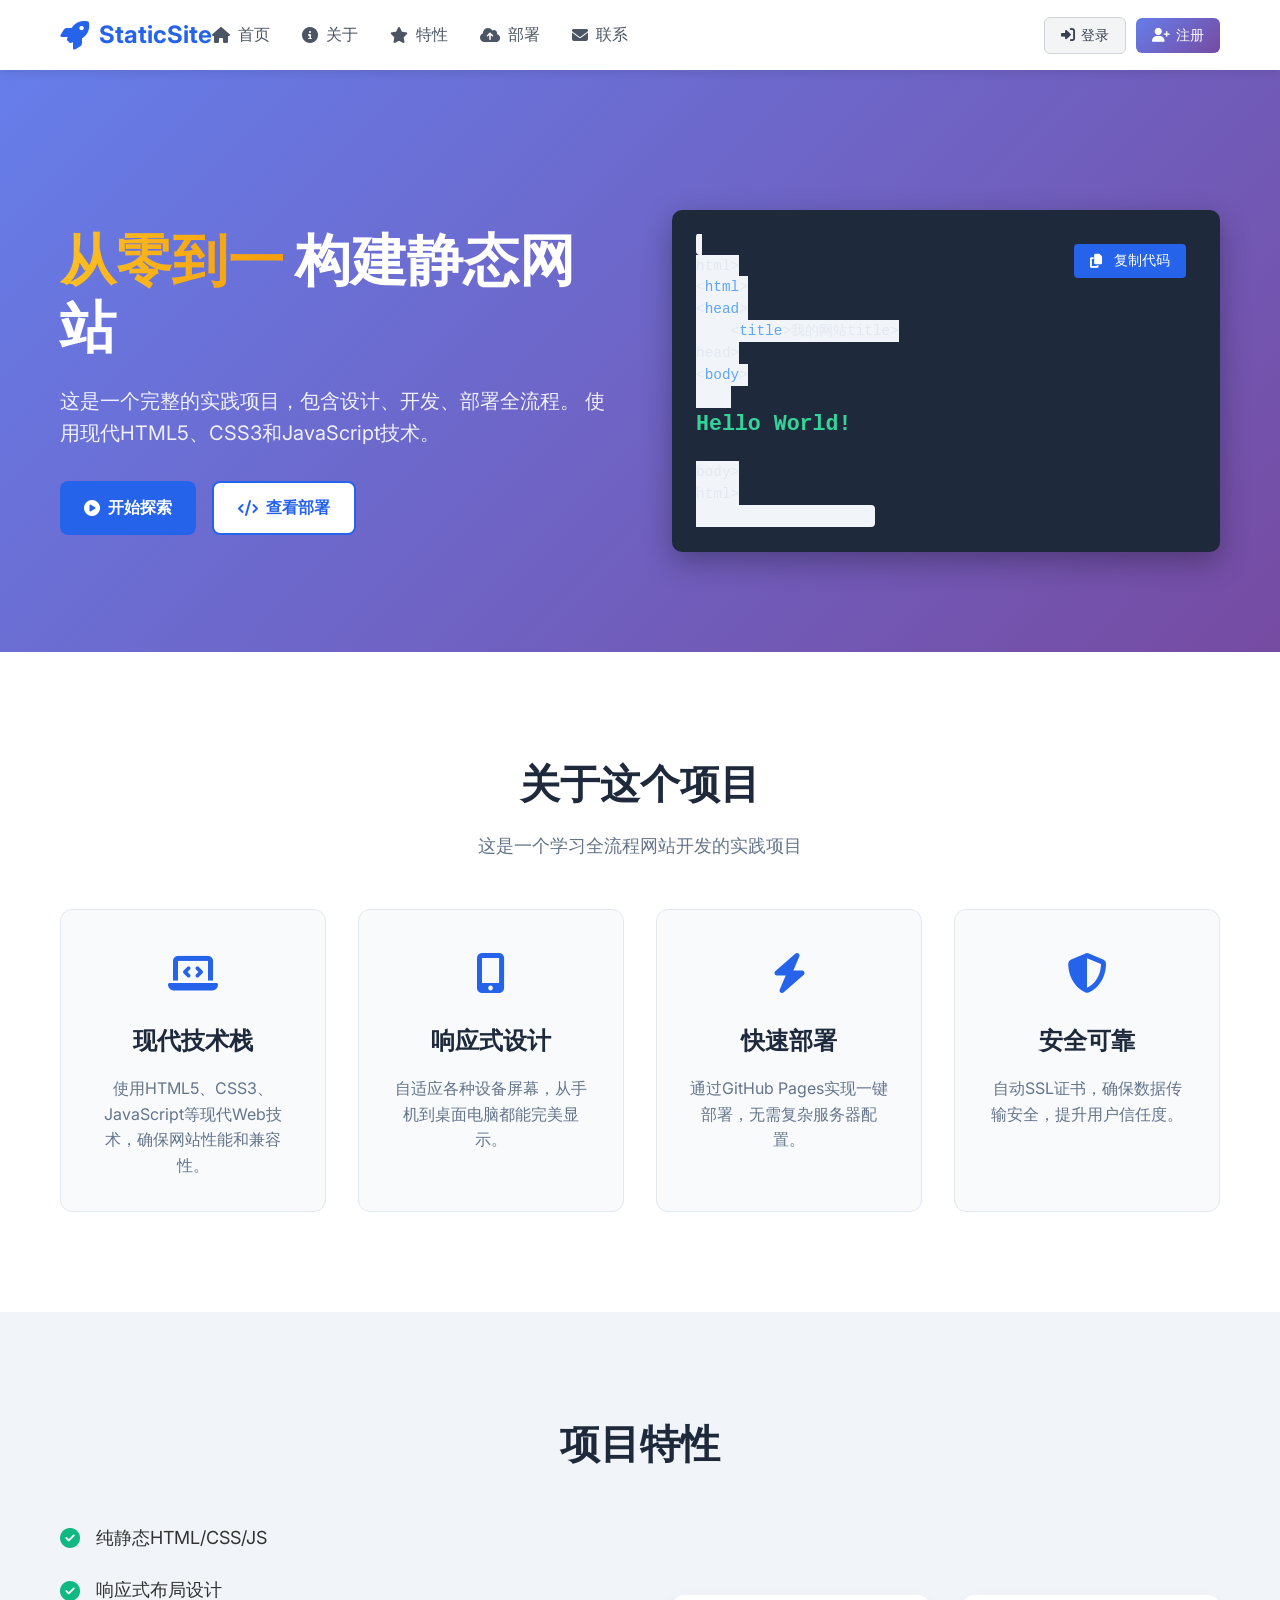
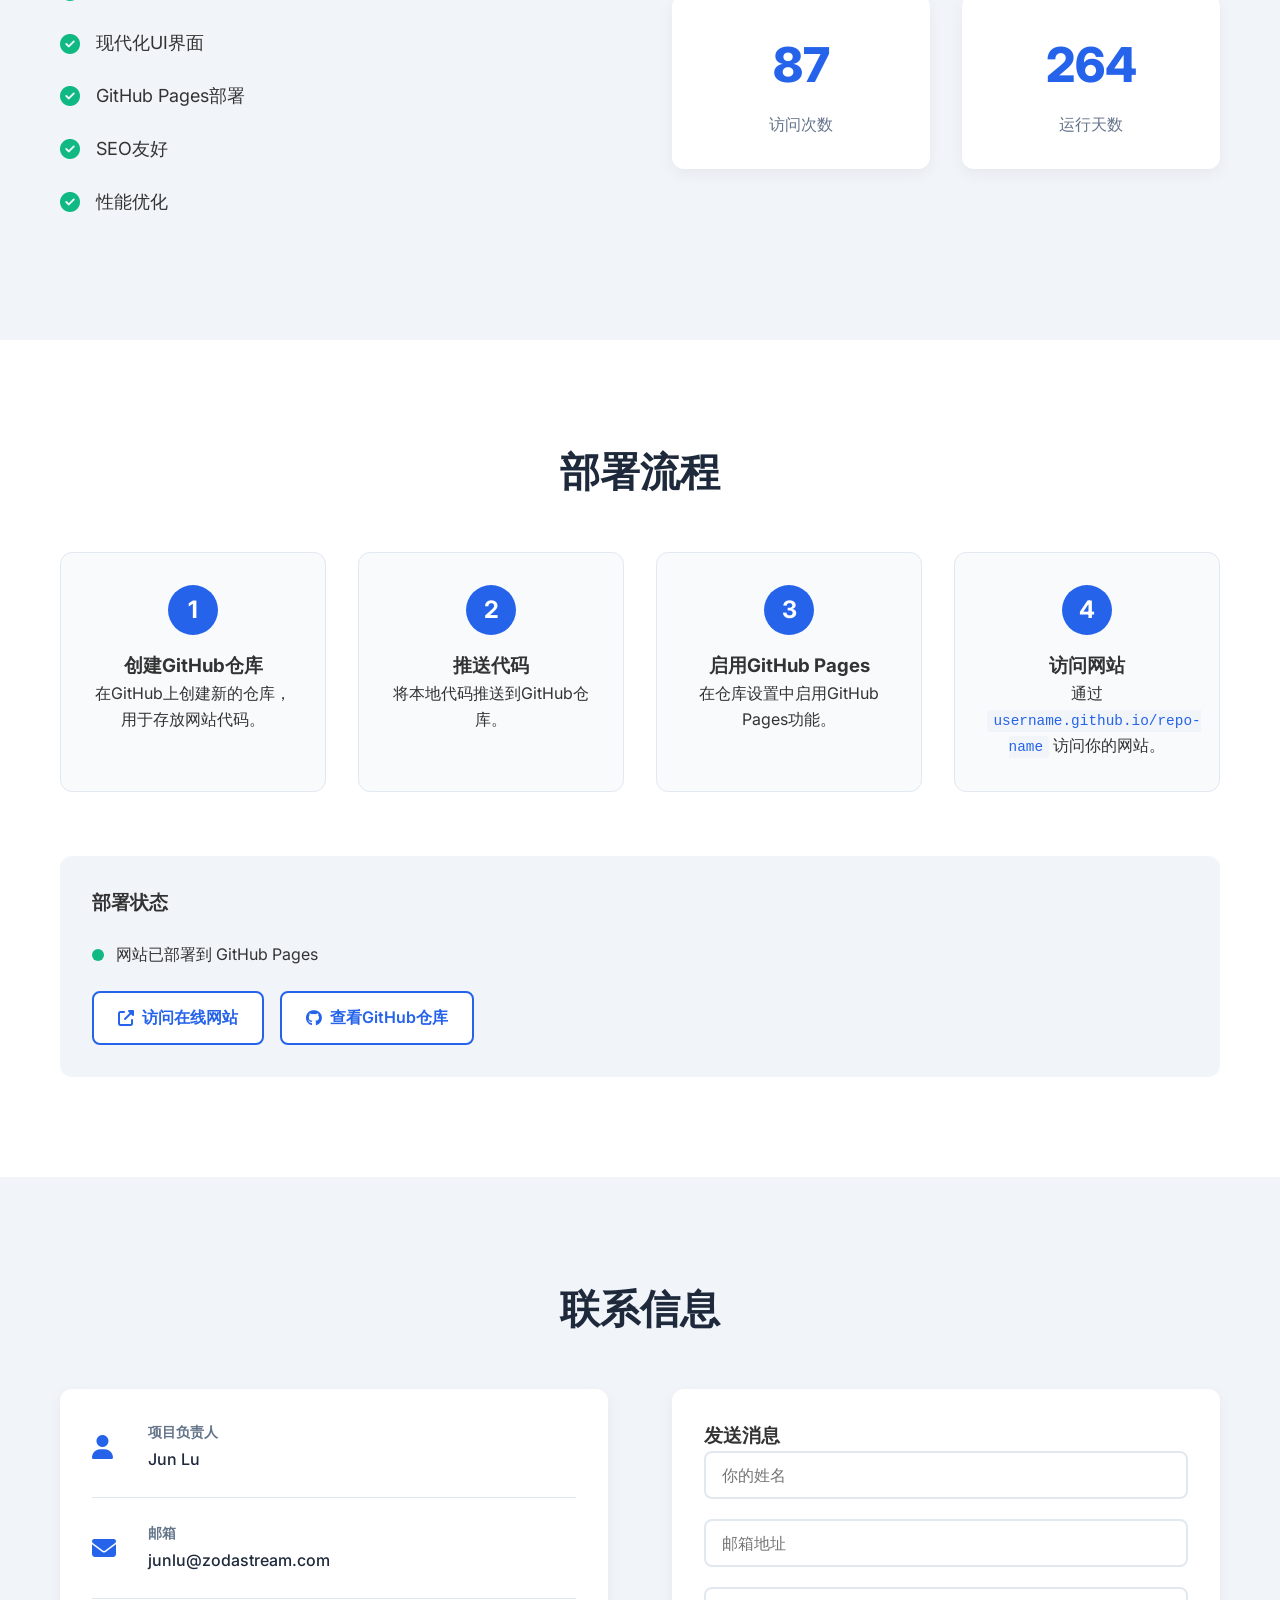
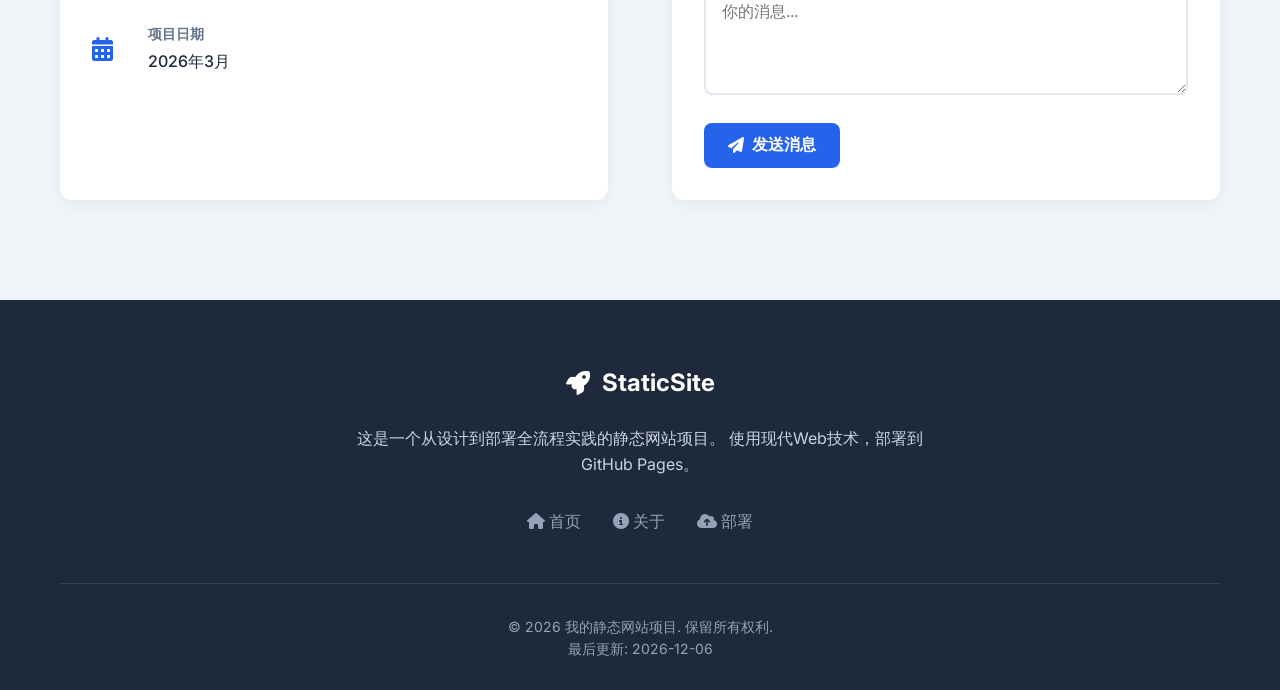
==== index.html @ 9ee084d2 "fix: 紧急修复认证按钮显示问题 - 在导航栏中硬编码添加登录/注册按钮 - 创建修复版本的auth-fixed.js - 移除有问题的动态按钮添加函数 - 添加详细的控制台日志用于调试 - 确保所" ====
<!DOCTYPE html>
<html lang="zh-CN">
<head>
    <meta charset="UTF-8">
    <meta name="viewport" content="width=device-width, initial-scale=1.0">
    <title>我的第一个静态网站 | 全流程实践</title>
    <meta name="description" content="这是一个从设计到部署全流程实践的静态网站项目">
    <meta name="keywords" content="静态网站, GitHub Pages, HTML, CSS, JavaScript, 部署">
    <link rel="stylesheet" href="css/style.css">
    <link rel="stylesheet" href="css/auth.css">
    <link rel="stylesheet" href="https://cdnjs.cloudflare.com/ajax/libs/font-awesome/6.4.0/css/all.min.css">
    <link href="https://fonts.googleapis.com/css2?family=Inter:wght@300;400;500;600;700&display=swap" rel="stylesheet">
    <link rel="icon" type="image/x-icon" href="favicon.ico">
</head>
<body>
    <!-- 导航栏 -->
    <nav class="navbar">
        <div class="container">
            <a href="#" class="logo">
                <i class="fas fa-rocket"></i>
                <span>StaticSite</span>
            </a>
            <ul class="nav-links">
                <li><a href="#home"><i class="fas fa-home"></i> 首页</a></li>
                <li><a href="#about"><i class="fas fa-info-circle"></i> 关于</a></li>
                <li><a href="#features"><i class="fas fa-star"></i> 特性</a></li>
                <li><a href="#deploy"><i class="fas fa-cloud-upload-alt"></i> 部署</a></li>
                <li><a href="#contact"><i class="fas fa-envelope"></i> 联系</a></li>
            </ul>
            
            <!-- 认证按钮容器 -->
            <div class="auth-buttons" id="auth-container">
                <button id="login-btn" class="btn-auth-small btn-login">
                    <i class="fas fa-sign-in-alt"></i> 登录
                </button>
                <button id="register-btn" class="btn-auth-small btn-register">
                    <i class="fas fa-user-plus"></i> 注册
                </button>
            </div>
            
            <!-- 用户状态容器 -->
            <div class="user-status-display" id="user-status" style="display: none;">
                <div class="user-avatar-small" id="user-avatar">U</div>
                <div class="user-info-small">
                    <span class="user-name-small" id="user-name">用户</span>
                    <span class="user-status-small">已登录</span>
                </div>
                <button id="logout-btn" class="btn-logout-small">
                    <i class="fas fa-sign-out-alt"></i>
                </button>
            </div>
            
            <button class="menu-toggle">
                <i class="fas fa-bars"></i>
            </button>
        </div>
    </nav>

    <!-- 首页区域 -->
    <section id="home" class="hero">
        <div class="container">
            <div class="hero-content">
                <h1 class="hero-title">
                    <span class="highlight">从零到一</span> 构建静态网站
                </h1>
                <p class="hero-subtitle">
                    这是一个完整的实践项目，包含设计、开发、部署全流程。
                    使用现代HTML5、CSS3和JavaScript技术。
                </p>
                <div class="hero-buttons">
                    <a href="#about" class="btn btn-primary">
                        <i class="fas fa-play-circle"></i> 开始探索
                    </a>
                    <a href="#deploy" class="btn btn-secondary">
                        <i class="fas fa-code"></i> 查看部署
                    </a>
                </div>
            </div>
            <div class="hero-image">
                <div class="code-preview">
                    <pre><code class="html">
&lt;!DOCTYPE html&gt;
&lt;html&gt;
&lt;head&gt;
    &lt;title&gt;我的网站&lt;/title&gt;
&lt;/head&gt;
&lt;body&gt;
    &lt;h1&gt;Hello World!&lt;/h1&gt;
&lt;/body&gt;
&lt;/html&gt;
                    </code></pre>
                </div>
            </div>
        </div>
    </section>

    <!-- 关于区域 -->
    <section id="about" class="about">
        <div class="container">
            <h2 class="section-title">关于这个项目</h2>
            <p class="section-subtitle">
                这是一个学习全流程网站开发的实践项目
            </p>
            <div class="about-grid">
                <div class="about-card">
                    <div class="about-icon">
                        <i class="fas fa-laptop-code"></i>
                    </div>
                    <h3>现代技术栈</h3>
                    <p>使用HTML5、CSS3、JavaScript等现代Web技术，确保网站性能和兼容性。</p>
                </div>
                <div class="about-card">
                    <div class="about-icon">
                        <i class="fas fa-mobile-alt"></i>
                    </div>
                    <h3>响应式设计</h3>
                    <p>自适应各种设备屏幕，从手机到桌面电脑都能完美显示。</p>
                </div>
                <div class="about-card">
                    <div class="about-icon">
                        <i class="fas fa-bolt"></i>
                    </div>
                    <h3>快速部署</h3>
                    <p>通过GitHub Pages实现一键部署，无需复杂服务器配置。</p>
                </div>
                <div class="about-card">
                    <div class="about-icon">
                        <i class="fas fa-shield-alt"></i>
                    </div>
                    <h3>安全可靠</h3>
                    <p>自动SSL证书，确保数据传输安全，提升用户信任度。</p>
                </div>
            </div>
        </div>
    </section>

    <!-- 特性区域 -->
    <section id="features" class="features">
        <div class="container">
            <h2 class="section-title">项目特性</h2>
            <div class="features-content">
                <div class="features-list">
                    <div class="feature-item">
                        <i class="fas fa-check-circle"></i>
                        <span>纯静态HTML/CSS/JS</span>
                    </div>
                    <div class="feature-item">
                        <i class="fas fa-check-circle"></i>
                        <span>响应式布局设计</span>
                    </div>
                    <div class="feature-item">
                        <i class="fas fa-check-circle"></i>
                        <span>现代化UI界面</span>
                    </div>
                    <div class="feature-item">
                        <i class="fas fa-check-circle"></i>
                        <span>GitHub Pages部署</span>
                    </div>
                    <div class="feature-item">
                        <i class="fas fa-check-circle"></i>
                        <span>SEO友好</span>
                    </div>
                    <div class="feature-item">
                        <i class="fas fa-check-circle"></i>
                        <span>性能优化</span>
                    </div>
                </div>
                <div class="features-stats">
                    <div class="stat-card">
                        <div class="stat-number" id="visitor-count">0</div>
                        <div class="stat-label">访问次数</div>
                    </div>
                    <div class="stat-card">
                        <div class="stat-number" id="uptime-days">0</div>
                        <div class="stat-label">运行天数</div>
                    </div>
                </div>
            </div>
        </div>
    </section>

    <!-- 部署区域 -->
    <section id="deploy" class="deploy">
        <div class="container">
            <h2 class="section-title">部署流程</h2>
            <div class="deploy-steps">
                <div class="step">
                    <div class="step-number">1</div>
                    <h3>创建GitHub仓库</h3>
                    <p>在GitHub上创建新的仓库，用于存放网站代码。</p>
                </div>
                <div class="step">
                    <div class="step-number">2</div>
                    <h3>推送代码</h3>
                    <p>将本地代码推送到GitHub仓库。</p>
                </div>
                <div class="step">
                    <div class="step-number">3</div>
                    <h3>启用GitHub Pages</h3>
                    <p>在仓库设置中启用GitHub Pages功能。</p>
                </div>
                <div class="step">
                    <div class="step-number">4</div>
                    <h3>访问网站</h3>
                    <p>通过 <code>username.github.io/repo-name</code> 访问你的网站。</p>
                </div>
            </div>
            <div class="deploy-info">
                <h3>部署状态</h3>
                <div class="status-indicator">
                    <span class="status-dot active"></span>
                    <span>网站已部署到 GitHub Pages</span>
                </div>
                <div class="deploy-links">
                    <a href="#" class="deploy-link" id="live-site-link">
                        <i class="fas fa-external-link-alt"></i> 访问在线网站
                    </a>
                    <a href="#" class="deploy-link" id="github-repo-link">
                        <i class="fab fa-github"></i> 查看GitHub仓库
                    </a>
                </div>
            </div>
        </div>
    </section>

    <!-- 联系区域 -->
    <section id="contact" class="contact">
        <div class="container">
            <h2 class="section-title">联系信息</h2>
            <div class="contact-content">
                <div class="contact-info">
                    <div class="contact-item">
                        <i class="fas fa-user"></i>
                        <div>
                            <h4>项目负责人</h4>
                            <p>Jun Lu</p>
                        </div>
                    </div>
                    <div class="contact-item">
                        <i class="fas fa-envelope"></i>
                        <div>
                            <h4>邮箱</h4>
                            <p>junlu@zodastream.com</p>
                        </div>
                    </div>
                    <div class="contact-item">
                        <i class="fas fa-calendar-alt"></i>
                        <div>
                            <h4>项目日期</h4>
                            <p>2026年3月</p>
                        </div>
                    </div>
                </div>
                <div class="contact-form">
                    <h3>发送消息</h3>
                    <form id="message-form">
                        <div class="form-group">
                            <input type="text" placeholder="你的姓名" required>
                        </div>
                        <div class="form-group">
                            <input type="email" placeholder="邮箱地址" required>
                        </div>
                        <div class="form-group">
                            <textarea placeholder="你的消息..." rows="4" required></textarea>
                        </div>
                        <button type="submit" class="btn btn-primary">
                            <i class="fas fa-paper-plane"></i> 发送消息
                        </button>
                    </form>
                </div>
            </div>
        </div>
    </section>

    <!-- 页脚 -->
    <footer class="footer">
        <div class="container">
            <div class="footer-content">
                <div class="footer-logo">
                    <i class="fas fa-rocket"></i>
                    <span>StaticSite</span>
                </div>
                <p class="footer-description">
                    这是一个从设计到部署全流程实践的静态网站项目。
                    使用现代Web技术，部署到GitHub Pages。
                </p>
                <div class="footer-links">
                    <a href="#home"><i class="fas fa-home"></i> 首页</a>
                    <a href="#about"><i class="fas fa-info-circle"></i> 关于</a>
                    <a href="#deploy"><i class="fas fa-cloud-upload-alt"></i> 部署</a>
                </div>
                <div class="footer-bottom">
                    <p>&copy; 2026 我的静态网站项目. 保留所有权利.</p>
                    <p>最后更新: <span id="last-update">2026-03-18</span></p>
                </div>
            </div>
        </div>
    </footer>

    <!-- 认证模态框 -->
    <div id="auth-modal" class="auth-modal">
        <div class="auth-container">
            <div class="auth-header">
                <h2>用户认证</h2>
                <button id="close-auth-modal" style="position: absolute; top: 20px; right: 20px; background: none; border: none; color: white; font-size: 1.5rem; cursor: pointer;">×</button>
            </div>
            
            <div class="auth-tabs">
                <button class="auth-tab active" id="login-tab">登录</button>
                <button class="auth-tab" id="register-tab">注册</button>
            </div>
            
            <div class="auth-content">
                <div id="auth-message" class="message"></div>
                
                <form id="login-form" class="auth-form active">
                    <div class="form-error error-message"></div>
                    
                    <div class="form-group">
                        <label for="login-username">用户名</label>
                        <input type="text" id="login-username" class="form-control" placeholder="请输入用户名" required>
                    </div>
                    
                    <div class="form-group">
                        <label for="login-password">密码</label>
                        <input type="password" id="login-password" class="form-control" placeholder="请输入8位密码" required>
                    </div>
                    
                    <button type="submit" class="btn-auth">登录</button>
                </form>
                
                <form id="register-form" class="auth-form">
                    <div class="form-error error-message"></div>
                    
                    <div class="form-group">
                        <label for="register-username">用户名</label>
                        <input type="text" id="register-username" class="form-control" placeholder="3-20位字母和数字" required>
                    </div>
                    
                    <div class="form-group">
                        <label for="register-password">密码</label>
                        <input type="password" id="register-password" class="form-control" placeholder="8位字母和数字组合" required>
                        
                        <!-- 密码强度指示器 -->
                        <div class="password-strength">
                            <div id="password-strength-bar" class="strength-bar"></div>
                        </div>
                        <div id="password-strength-text" class="strength-text"></div>
                        
                        <!-- 密码要求 -->
                        <div class="password-requirements">
                            <div class="requirement invalid">
                                <i class="fas fa-circle"></i> 至少包含一个字母
                            </div>
                            <div class="requirement invalid">
                                <i class="fas fa-circle"></i> 至少包含一个数字
                            </div>
                            <div class="requirement invalid">
                                <i class="fas fa-circle"></i> 必须是8位长度
                            </div>
                        </div>
                    </div>
                    
                    <div class="form-group">
                        <label for="register-confirm-password">确认密码</label>
                        <input type="password" id="register-confirm-password" class="form-control" placeholder="再次输入密码" required>
                    </div>
                    
                    <button type="submit" class="btn-auth">注册</button>
                </form>
                
                <div class="auth-footer">
                    <p>点击"注册"即表示同意我们的服务条款</p>
                </div>
            </div>
        </div>
    </div>

    <!-- JavaScript文件 -->
    <script src="js/script.js"></script>
    <script src="js/auth-fixed.js"></script>
</body>
</html>
---- css/style.css ----
/* 全局样式重置 */
* {
    margin: 0;
    padding: 0;
    box-sizing: border-box;
}

html {
    scroll-behavior: smooth;
}

body {
    font-family: 'Inter', -apple-system, BlinkMacSystemFont, 'Segoe UI', Roboto, Oxygen, Ubuntu, sans-serif;
    line-height: 1.6;
    color: #333;
    background-color: #f8f9fa;
    overflow-x: hidden;
}

.container {
    max-width: 1200px;
    margin: 0 auto;
    padding: 0 20px;
}

/* 导航栏样式 */
.navbar {
    background-color: white;
    box-shadow: 0 2px 10px rgba(0, 0, 0, 0.1);
    position: fixed;
    top: 0;
    left: 0;
    right: 0;
    z-index: 1000;
    padding: 1rem 0;
}

.navbar .container {
    display: flex;
    justify-content: space-between;
    align-items: center;
}

.logo {
    display: flex;
    align-items: center;
    text-decoration: none;
    color: #2563eb;
    font-size: 1.5rem;
    font-weight: 700;
}

.logo i {
    margin-right: 10px;
    font-size: 1.8rem;
}

.nav-links {
    display: flex;
    list-style: none;
    gap: 2rem;
}

.nav-links a {
    text-decoration: none;
    color: #4b5563;
    font-weight: 500;
    transition: color 0.3s;
    display: flex;
    align-items: center;
    gap: 0.5rem;
}

.nav-links a:hover {
    color: #2563eb;
}

.menu-toggle {
    display: none;
    background: none;
    border: none;
    font-size: 1.5rem;
    color: #4b5563;
    cursor: pointer;
}

/* 英雄区域样式 */
.hero {
    padding: 150px 0 100px;
    background: linear-gradient(135deg, #667eea 0%, #764ba2 100%);
    color: white;
    margin-top: 60px;
}

.hero .container {
    display: flex;
    align-items: center;
    gap: 4rem;
}

.hero-content {
    flex: 1;
}

.hero-title {
    font-size: 3.5rem;
    font-weight: 800;
    line-height: 1.2;
    margin-bottom: 1.5rem;
}

.highlight {
    background: linear-gradient(90deg, #fbbf24, #f59e0b);
    -webkit-background-clip: text;
    -webkit-text-fill-color: transparent;
    background-clip: text;
}

.hero-subtitle {
    font-size: 1.25rem;
    opacity: 0.9;
    margin-bottom: 2rem;
    max-width: 600px;
}

.hero-buttons {
    display: flex;
    gap: 1rem;
    flex-wrap: wrap;
}

.hero-image {
    flex: 1;
}

.code-preview {
    background: #1e293b;
    border-radius: 10px;
    padding: 1.5rem;
    box-shadow: 0 10px 30px rgba(0, 0, 0, 0.3);
    overflow: hidden;
}

.code-preview pre {
    margin: 0;
    overflow-x: auto;
}

.code-preview code {
    color: #e2e8f0;
    font-family: 'Courier New', monospace;
    font-size: 0.9rem;
    line-height: 1.5;
}

/* 按钮样式 */
.btn {
    display: inline-flex;
    align-items: center;
    gap: 0.5rem;
    padding: 0.75rem 1.5rem;
    border-radius: 8px;
    font-weight: 600;
    text-decoration: none;
    transition: all 0.3s;
    border: none;
    cursor: pointer;
    font-size: 1rem;
}

.btn-primary {
    background-color: #2563eb;
    color: white;
}

.btn-primary:hover {
    background-color: #1d4ed8;
    transform: translateY(-2px);
    box-shadow: 0 5px 15px rgba(37, 99, 235, 0.3);
}

.btn-secondary {
    background-color: white;
    color: #2563eb;
    border: 2px solid #2563eb;
}

.btn-secondary:hover {
    background-color: #f1f5f9;
    transform: translateY(-2px);
}

/* 关于区域样式 */
.about {
    padding: 100px 0;
    background-color: white;
}

.section-title {
    font-size: 2.5rem;
    font-weight: 700;
    text-align: center;
    margin-bottom: 1rem;
    color: #1e293b;
}

.section-subtitle {
    text-align: center;
    color: #64748b;
    font-size: 1.125rem;
    margin-bottom: 3rem;
    max-width: 600px;
    margin-left: auto;
    margin-right: auto;
}

.about-grid {
    display: grid;
    grid-template-columns: repeat(auto-fit, minmax(250px, 1fr));
    gap: 2rem;
    margin-top: 3rem;
}

.about-card {
    background: #f8fafc;
    border-radius: 12px;
    padding: 2rem;
    text-align: center;
    transition: transform 0.3s, box-shadow 0.3s;
    border: 1px solid #e2e8f0;
}

.about-card:hover {
    transform: translateY(-5px);
    box-shadow: 0 10px 25px rgba(0, 0, 0, 0.1);
}

.about-icon {
    font-size: 2.5rem;
    color: #2563eb;
    margin-bottom: 1rem;
}

.about-card h3 {
    font-size: 1.5rem;
    margin-bottom: 1rem;
    color: #1e293b;
}

.about-card p {
    color: #64748b;
    line-height: 1.6;
}

/* 特性区域样式 */
.features {
    padding: 100px 0;
    background-color: #f1f5f9;
}

.features-content {
    display: flex;
    gap: 4rem;
    align-items: center;
    margin-top: 3rem;
}

.features-list {
    flex: 1;
}

.feature-item {
    display: flex;
    align-items: center;
    gap: 1rem;
    margin-bottom: 1.5rem;
    font-size: 1.125rem;
}

.feature-item i {
    color: #10b981;
    font-size: 1.25rem;
}

.features-stats {
    flex: 1;
    display: flex;
    gap: 2rem;
}

.stat-card {
    background: white;
    padding: 2rem;
    border-radius: 12px;
    text-align: center;
    flex: 1;
    box-shadow: 0 5px 15px rgba(0, 0, 0, 0.05);
}

.stat-number {
    font-size: 3rem;
    font-weight: 800;
    color: #2563eb;
    margin-bottom: 0.5rem;
}

.stat-label {
    color: #64748b;
    font-weight: 500;
}

/* 部署区域样式 */
.deploy {
    padding: 100px 0;
    background-color: white;
}

.deploy-steps {
    display: grid;
    grid-template-columns: repeat(auto-fit, minmax(250px, 1fr));
    gap: 2rem;
    margin-top: 3rem;
}

.step {
    text-align: center;
    padding: 2rem;
    background: #f8fafc;
    border-radius: 12px;
    border: 1px solid #e2e8f0;
}

.step-number {
    display: inline-flex;
    align-items: center;
    justify-content: center;
    width: 50px;
    height: 50px;
    background: #2563eb;
    color: white;
    border-radius: 50%;
    font-size: 1.5rem;
    font-weight: 700;
    margin-bottom: 1rem;
}

.deploy-info {
    margin-top: 4rem;
    padding: 2rem;
    background: #f1f5f9;
    border-radius: 12px;
}

.status-indicator {
    display: flex;
    align-items: center;
    gap: 0.75rem;
    margin: 1.5rem 0;
}

.status-dot {
    width: 12px;
    height: 12px;
    border-radius: 50%;
    background-color: #ef4444;
}

.status-dot.active {
    background-color: #10b981;
}

.deploy-links {
    display: flex;
    gap: 1rem;
    flex-wrap: wrap;
}

.deploy-link {
    display: inline-flex;
    align-items: center;
    gap: 0.5rem;
    padding: 0.75rem 1.5rem;
    background: white;
    color: #2563eb;
    text-decoration: none;
    border-radius: 8px;
    font-weight: 600;
    transition: all 0.3s;
    border: 2px solid #2563eb;
}

.deploy-link:hover {
    background: #2563eb;
    color: white;
    transform: translateY(-2px);
}

/* 联系区域样式 */
.contact {
    padding: 100px 0;
    background-color: #f1f5f9;
}

.contact-content {
    display: flex;
    gap: 4rem;
    margin-top: 3rem;
}

.contact-info, .contact-form {
    flex: 1;
    background: white;
    padding: 2rem;
    border-radius: 12px;
    box-shadow: 0 5px 15px rgba(0, 0, 0, 0.05);
}

.contact-item {
    display: flex;
    align-items: center;
    gap: 1rem;
    margin-bottom: 1.5rem;
    padding-bottom: 1.5rem;
    border-bottom: 1px solid #e2e8f0;
}

.contact-item:last-child {
    border-bottom: none;
    margin-bottom: 0;
    padding-bottom: 0;
}

.contact-item i {
    font-size: 1.5rem;
    color: #2563eb;
    width: 40px;
}

.contact-item h4 {
    color: #64748b;
    font-size: 0.875rem;
    margin-bottom: 0.25rem;
}

.contact-item p {
    color: #1e293b;
    font-weight: 500;
}

/* 表单样式 */
.form-group {
    margin-bottom: 1.5rem;
}

.form-group input,
.form-group textarea {
    width: 100%;
    padding: 0.75rem 1rem;
    border: 2px solid #e2e8f0;
    border-radius: 8px;
    font-size: 1rem;
    font-family: inherit;
    transition: border-color 0.3s;
}

.form-group input:focus,
.form-group textarea:focus {
    outline: none;
    border-color: #2563eb;
}

/* 页脚样式 */
.footer {
    background: #1e293b;
    color: white;
    padding: 4rem 0 2rem;
}

.footer-content {
    text-align: center;
}

.footer-logo {
    display: inline-flex;
    align-items: center;
    gap: 0.75rem;
    font-size: 1.5rem;
    font-weight: 700;
    margin-bottom: 1.5rem;
    color: white;
}

.footer-description {
    color: #cbd5e1;
    max-width: 600px;
    margin: 0 auto 2rem;
    line-height: 1.6;
}

.footer-links {
    display: flex;
    justify-content: center;
    gap: 2rem;
    margin-bottom: 3rem;
    flex-wrap: wrap;
}

.footer-links a {
    color: #94a3b8;
    text-decoration: none;
    transition: color 0.3s;
}

.footer-links a:hover {
    color: white;
}

.footer-bottom {
    border-top: 1px solid #334155;
    padding-top: 2rem;
    color: #94a3b8;
    font-size: 0.875rem;
}

/* 响应式设计 */
@media (max-width: 768px) {
    .nav-links {
        display: none;
        position: absolute;
        top: 100%;
        left: 0;
        right: 0;
        background: white;
        flex-direction: column;
        padding: 1rem;
        box-shadow: 0 5px 15px rgba(0, 0, 0, 0.1);
    }
    
    .nav-links.active {
        display: flex;
    }
    
    .menu-toggle {
        display: block;
    }
    
    .hero .container {
        flex-direction: column;
        text-align: center;
    }
    
    .hero-title {
        font-size: 2.5rem;
    }
    
    .features-content {
        flex-direction: column;
    }
    
    .contact-content {
        flex-direction: column;
    }
    
    .section-title {
        font-size: 2rem;
    }
}

/* 动画效果 */
@keyframes fadeInUp {
    from {
        opacity: 0;
        transform: translateY(20px);
    }
    to {
        opacity: 1;
        transform: translateY(0);
    }
}

.fade-in-up {
    animation: fadeInUp 0.6s ease-out;
}

/* 代码高亮 */
code {
    color: #2563eb;
    background: #f1f5f9;
    padding: 0.2rem 0.4rem;
    border-radius: 4px;
    font-family: 'Courier New', monospace;
    font-size: 0.9rem;
}

/* 认证按钮样式 */
.auth-buttons {
    display: flex;
    align-items: center;
    gap: 10px;
    margin-left: auto;
}

.btn-auth-small {
    padding: 8px 16px;
    font-size: 0.9rem;
    border-radius: 6px;
    border: none;
    cursor: pointer;
    transition: all 0.2s;
    font-weight: 500;
    display: flex;
    align-items: center;
    gap: 6px;
}

.btn-auth-small:hover {
    transform: translateY(-1px);
    box-shadow: 0 4px 12px rgba(0, 0, 0, 0.1);
}

.btn-auth-small:active {
    transform: translateY(0);
}

.btn-login {
    background: #f3f4f6;
    color: #374151;
    border: 1px solid #d1d5db;
}

.btn-login:hover {
    background: #e5e7eb;
}

.btn-register {
    background: linear-gradient(135deg, #667eea 0%, #764ba2 100%);
    color: white;
}

.btn-register:hover {
    background: linear-gradient(135deg, #5a6fd8 0%, #6a4090 100%);
}

/* 用户状态显示 */
.user-status-display {
    display: flex;
    align-items: center;
    gap: 10px;
    margin-left: auto;
    padding: 6px 12px;
    background: #f8fafc;
    border-radius: 8px;
    border: 1px solid #e2e8f0;
}

.user-avatar-small {
    width: 32px;
    height: 32px;
    border-radius: 50%;
    background: linear-gradient(135deg, #667eea 0%, #764ba2 100%);
    color: white;
    display: flex;
    align-items: center;
    justify-content: center;
    font-weight: 600;
    font-size: 0.875rem;
}

.user-info-small {
    display: flex;
    flex-direction: column;
}

.user-name-small {
    font-weight: 500;
    color: #1e293b;
    font-size: 0.875rem;
}

.user-status-small {
    font-size: 0.75rem;
    color: #64748b;
}

.btn-logout-small {
    background: none;
    border: 1px solid #e2e8f0;
    color: #64748b;
    padding: 4px 8px;
    border-radius: 4px;
    font-size: 0.75rem;
    cursor: pointer;
    transition: all 0.2s;
}

.btn-logout-small:hover {
    background: #f1f5f9;
    color: #475569;
}

/* 响应式调整 */
@media (max-width: 768px) {
    .auth-buttons {
        flex-direction: column;
        gap: 8px;
        width: 100%;
    }
    
    .btn-auth-small {
        width: 100%;
        justify-content: center;
    }
    
    .user-status-display {
        flex-direction: column;
        text-align: center;
        width: 100%;
    }
    
    .user-info-small {
        align-items: center;
    }
}
---- css/auth.css ----
/* 认证系统样式 */

/* 模态框样式 */
.auth-modal {
    display: none;
    position: fixed;
    top: 0;
    left: 0;
    width: 100%;
    height: 100%;
    background-color: rgba(0, 0, 0, 0.7);
    z-index: 1000;
    justify-content: center;
    align-items: center;
    animation: fadeIn 0.3s ease;
}

.auth-modal.active {
    display: flex;
}

.auth-container {
    background: white;
    border-radius: 12px;
    box-shadow: 0 20px 40px rgba(0, 0, 0, 0.15);
    width: 90%;
    max-width: 400px;
    overflow: hidden;
    animation: slideUp 0.4s ease;
}

.auth-header {
    background: linear-gradient(135deg, #667eea 0%, #764ba2 100%);
    color: white;
    padding: 24px;
    text-align: center;
}

.auth-header h2 {
    margin: 0;
    font-size: 1.5rem;
    font-weight: 600;
}

.auth-tabs {
    display: flex;
    border-bottom: 1px solid #e5e7eb;
}

.auth-tab {
    flex: 1;
    padding: 16px;
    background: none;
    border: none;
    font-size: 1rem;
    font-weight: 500;
    color: #6b7280;
    cursor: pointer;
    transition: all 0.2s;
    position: relative;
}

.auth-tab.active {
    color: #667eea;
}

.auth-tab.active::after {
    content: '';
    position: absolute;
    bottom: -1px;
    left: 0;
    right: 0;
    height: 2px;
    background-color: #667eea;
}

.auth-tab:hover:not(.active) {
    background-color: #f9fafb;
    color: #4b5563;
}

.auth-content {
    padding: 24px;
}

.auth-form {
    display: none;
}

.auth-form.active {
    display: block;
    animation: fadeIn 0.3s ease;
}

.form-group {
    margin-bottom: 20px;
}

.form-group label {
    display: block;
    margin-bottom: 8px;
    font-weight: 500;
    color: #374151;
    font-size: 0.9rem;
}

.form-control {
    width: 100%;
    padding: 12px 16px;
    border: 2px solid #e5e7eb;
    border-radius: 8px;
    font-size: 1rem;
    transition: all 0.2s;
    box-sizing: border-box;
}

.form-control:focus {
    outline: none;
    border-color: #667eea;
    box-shadow: 0 0 0 3px rgba(102, 126, 234, 0.1);
}

.form-control.error {
    border-color: #ef4444;
}

.error-message {
    color: #ef4444;
    font-size: 0.875rem;
    margin-top: 4px;
    display: none;
}

.error-message.show {
    display: block;
}

.password-strength {
    margin-top: 8px;
    height: 4px;
    background-color: #e5e7eb;
    border-radius: 2px;
    overflow: hidden;
}

.strength-bar {
    height: 100%;
    width: 0;
    transition: width 0.3s ease, background-color 0.3s ease;
}

.strength-text {
    font-size: 0.75rem;
    margin-top: 4px;
    color: #6b7280;
}

.btn-auth {
    width: 100%;
    padding: 14px;
    background: linear-gradient(135deg, #667eea 0%, #764ba2 100%);
    color: white;
    border: none;
    border-radius: 8px;
    font-size: 1rem;
    font-weight: 600;
    cursor: pointer;
    transition: all 0.2s;
    margin-top: 8px;
}

.btn-auth:hover {
    transform: translateY(-2px);
    box-shadow: 0 10px 20px rgba(102, 126, 234, 0.2);
}

.btn-auth:active {
    transform: translateY(0);
}

.btn-auth:disabled {
    opacity: 0.6;
    cursor: not-allowed;
    transform: none;
}

.auth-footer {
    text-align: center;
    padding-top: 16px;
    border-top: 1px solid #e5e7eb;
    margin-top: 20px;
}

.auth-footer p {
    margin: 0;
    color: #6b7280;
    font-size: 0.875rem;
}

.auth-footer a {
    color: #667eea;
    text-decoration: none;
    font-weight: 500;
}

.auth-footer a:hover {
    text-decoration: underline;
}

/* 用户状态指示器 */
.user-status {
    display: flex;
    align-items: center;
    gap: 8px;
    margin-left: auto;
}

.user-avatar {
    width: 36px;
    height: 36px;
    border-radius: 50%;
    background: linear-gradient(135deg, #667eea 0%, #764ba2 100%);
    color: white;
    display: flex;
    align-items: center;
    justify-content: center;
    font-weight: 600;
    font-size: 0.875rem;
}

.user-name {
    font-weight: 500;
    color: #374151;
}

.btn-logout {
    background: none;
    border: 1px solid #e5e7eb;
    color: #6b7280;
    padding: 6px 12px;
    border-radius: 6px;
    font-size: 0.875rem;
    cursor: pointer;
    transition: all 0.2s;
}

.btn-logout:hover {
    background-color: #f9fafb;
    color: #374151;
}

/* 成功/错误消息 */
.message {
    padding: 12px 16px;
    border-radius: 8px;
    margin-bottom: 20px;
    display: none;
    animation: slideIn 0.3s ease;
}

.message.show {
    display: block;
}

.message.success {
    background-color: #d1fae5;
    color: #065f46;
    border: 1px solid #a7f3d0;
}

.message.error {
    background-color: #fee2e2;
    color: #991b1b;
    border: 1px solid #fecaca;
}

/* 动画 */
@keyframes fadeIn {
    from { opacity: 0; }
    to { opacity: 1; }
}

@keyframes slideUp {
    from {
        opacity: 0;
        transform: translateY(20px);
    }
    to {
        opacity: 1;
        transform: translateY(0);
    }
}

@keyframes slideIn {
    from {
        opacity: 0;
        transform: translateX(-10px);
    }
    to {
        opacity: 1;
        transform: translateX(0);
    }
}

/* 响应式设计 */
@media (max-width: 480px) {
    .auth-container {
        width: 95%;
        margin: 0 10px;
    }
    
    .auth-header {
        padding: 20px;
    }
    
    .auth-content {
        padding: 20px;
    }
    
    .user-status {
        flex-direction: column;
        align-items: flex-end;
        gap: 4px;
    }
    
    .user-name {
        font-size: 0.875rem;
    }
}

/* 密码要求提示 */
.password-requirements {
    background-color: #f9fafb;
    border: 1px solid #e5e7eb;
    border-radius: 8px;
    padding: 12px;
    margin-top: 8px;
    font-size: 0.75rem;
    color: #6b7280;
}

.requirement {
    display: flex;
    align-items: center;
    margin-bottom: 4px;
}

.requirement:last-child {
    margin-bottom: 0;
}

.requirement i {
    margin-right: 6px;
    font-size: 0.875rem;
}

.requirement.valid {
    color: #10b981;
}

.requirement.invalid {
    color: #6b7280;
}

.requirement.valid i {
    color: #10b981;
}

.requirement.invalid i {
    color: #d1d5db;
}
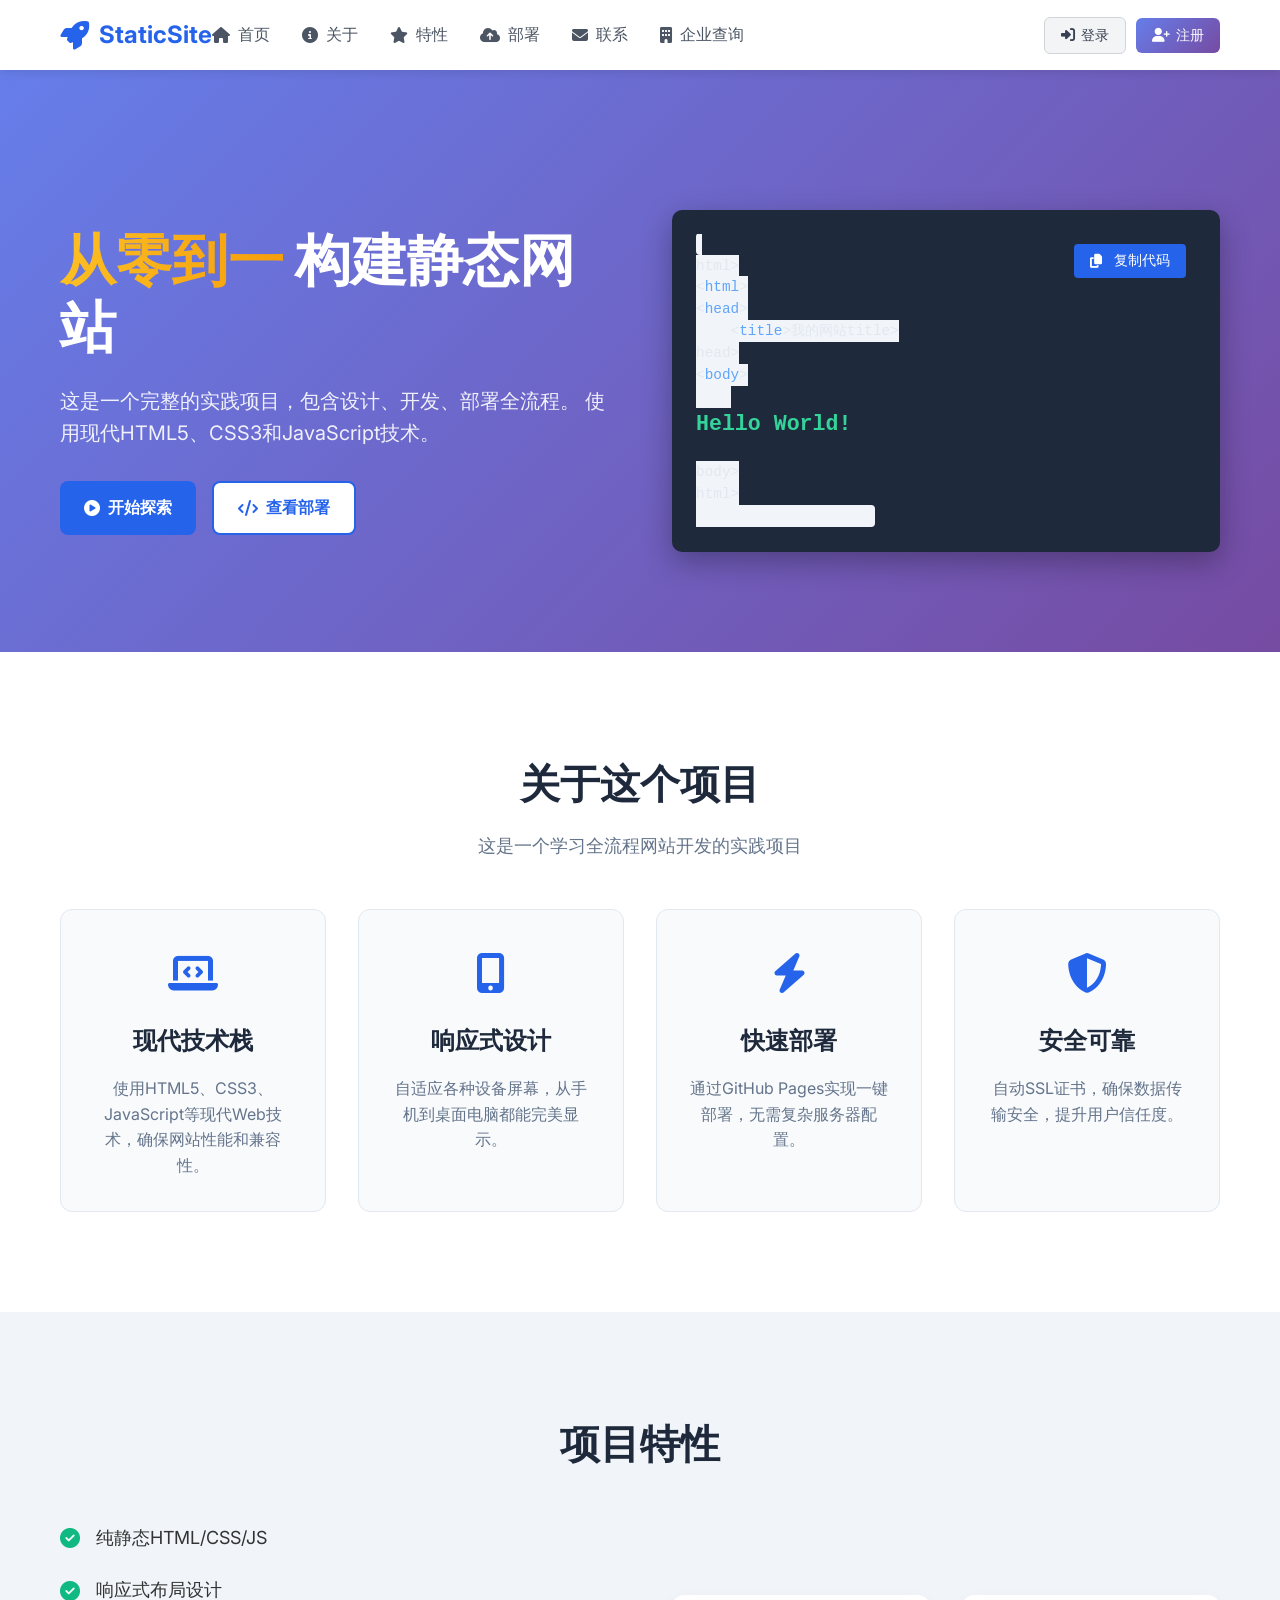
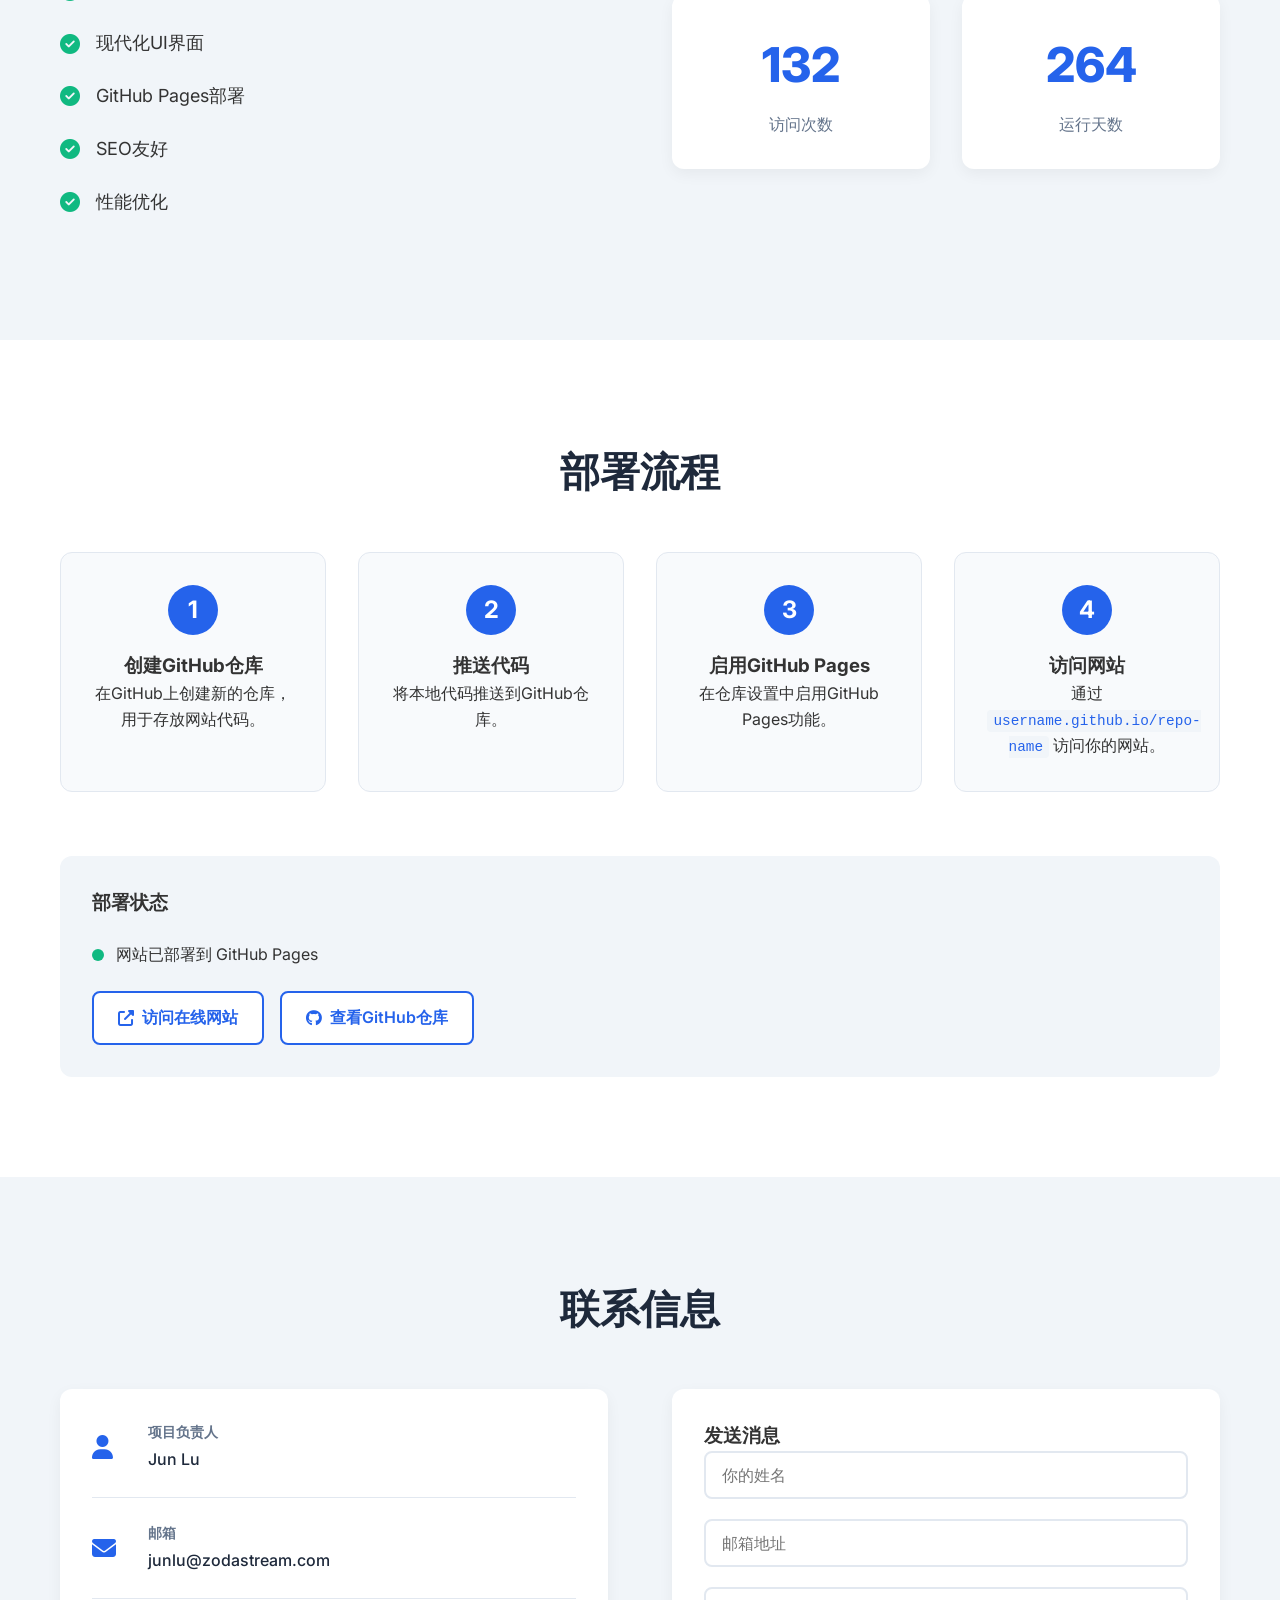
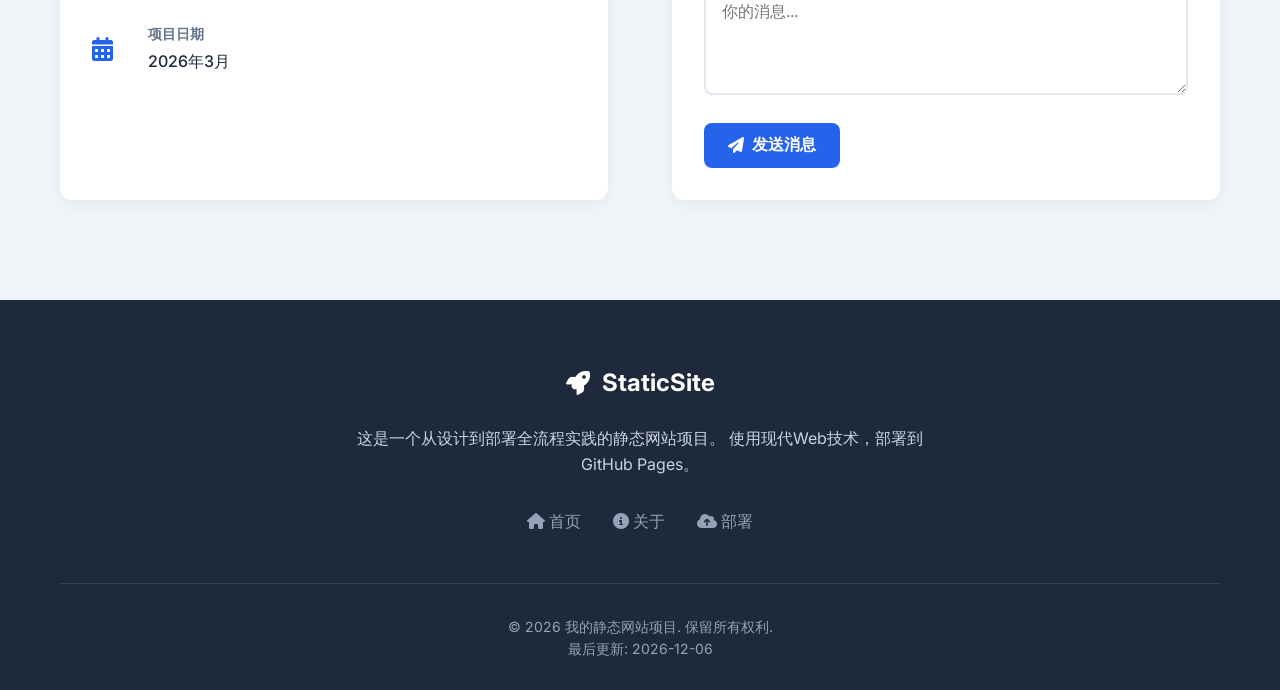
==== commit 59e413b2: "feat: 添加企业工商信息查询功能 - 创建企业信息查询页面 company-search.html - 添加企业查询导航链接 - 实现演示数据查询功能 - 支持多种数据源切换（天眼查、企查查、爱企" ====
--- a/index.html
+++ b/index.html
@@ -26,6 +26,7 @@
                 <li><a href="#features"><i class="fas fa-star"></i> 特性</a></li>
                 <li><a href="#deploy"><i class="fas fa-cloud-upload-alt"></i> 部署</a></li>
                 <li><a href="#contact"><i class="fas fa-envelope"></i> 联系</a></li>
+                <li><a href="company-search.html"><i class="fas fa-building"></i> 企业查询</a></li>
             </ul>
             
             <!-- 认证按钮容器 -->
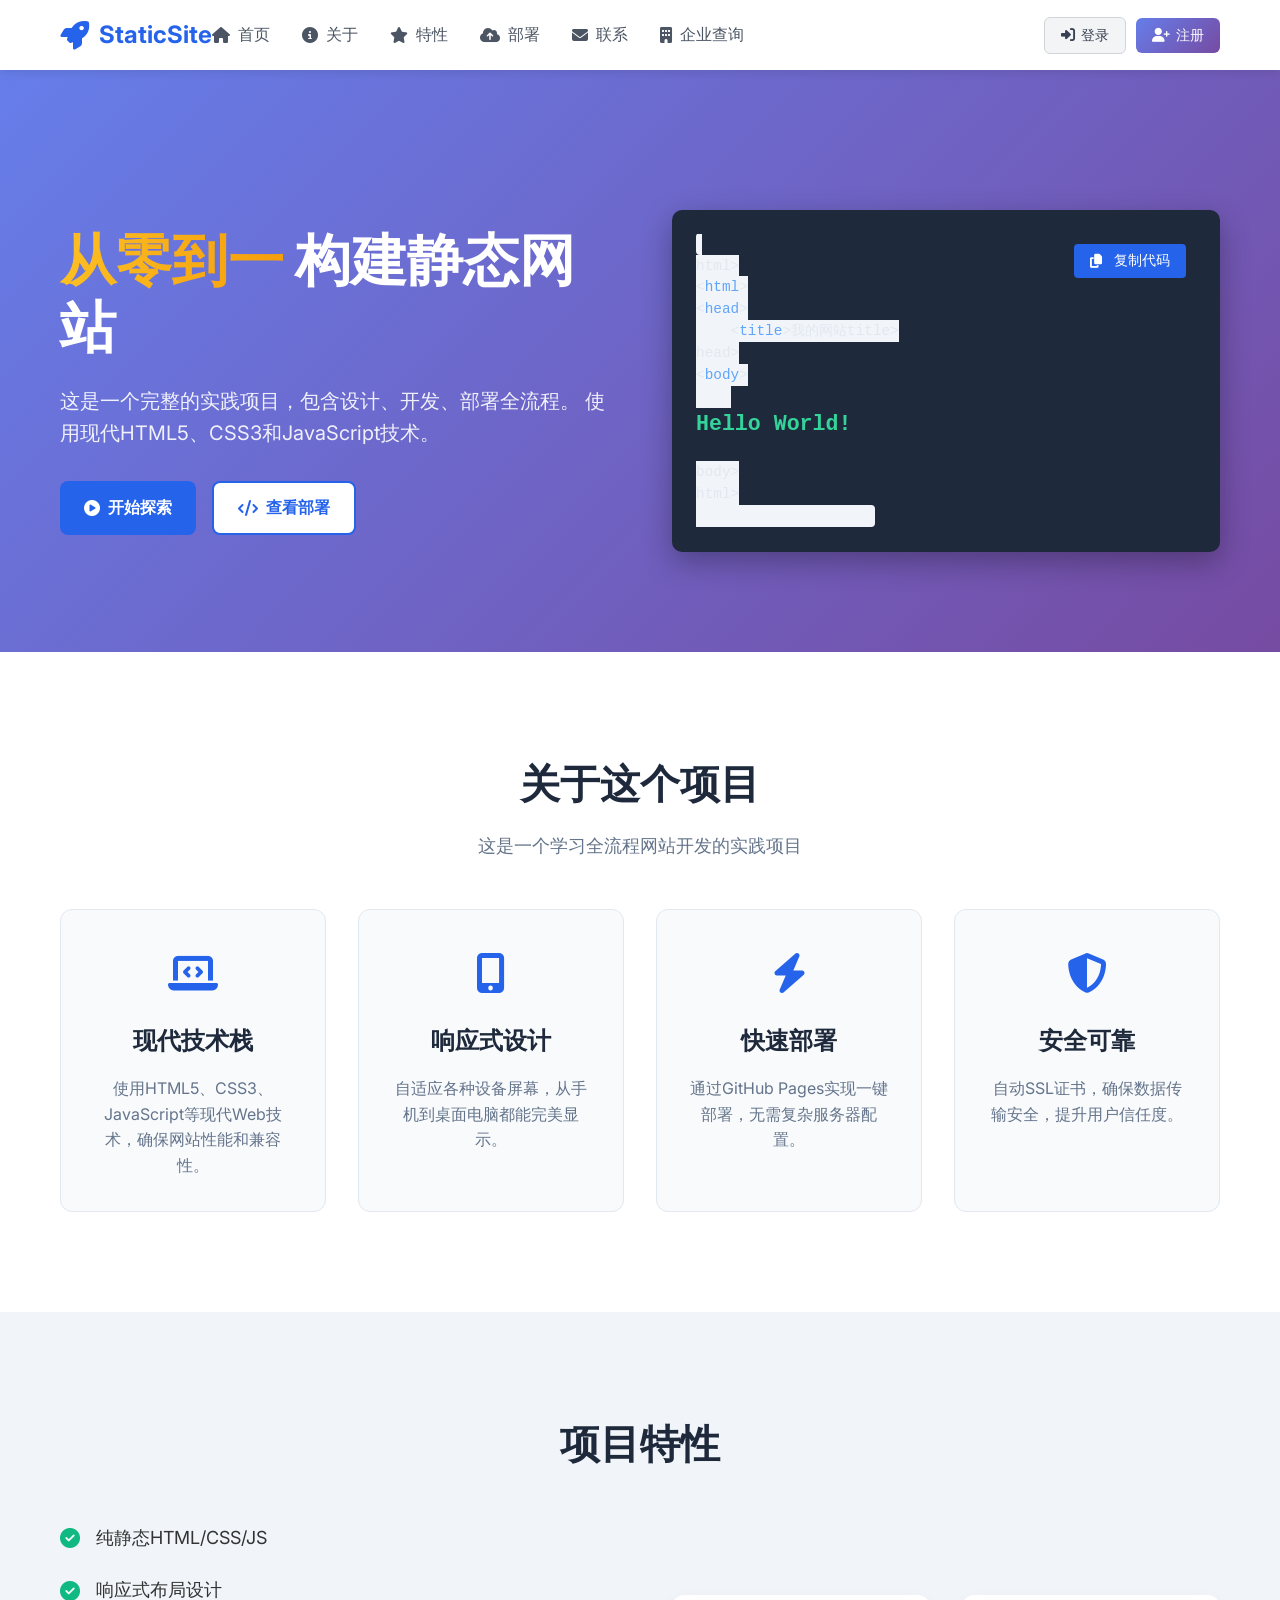
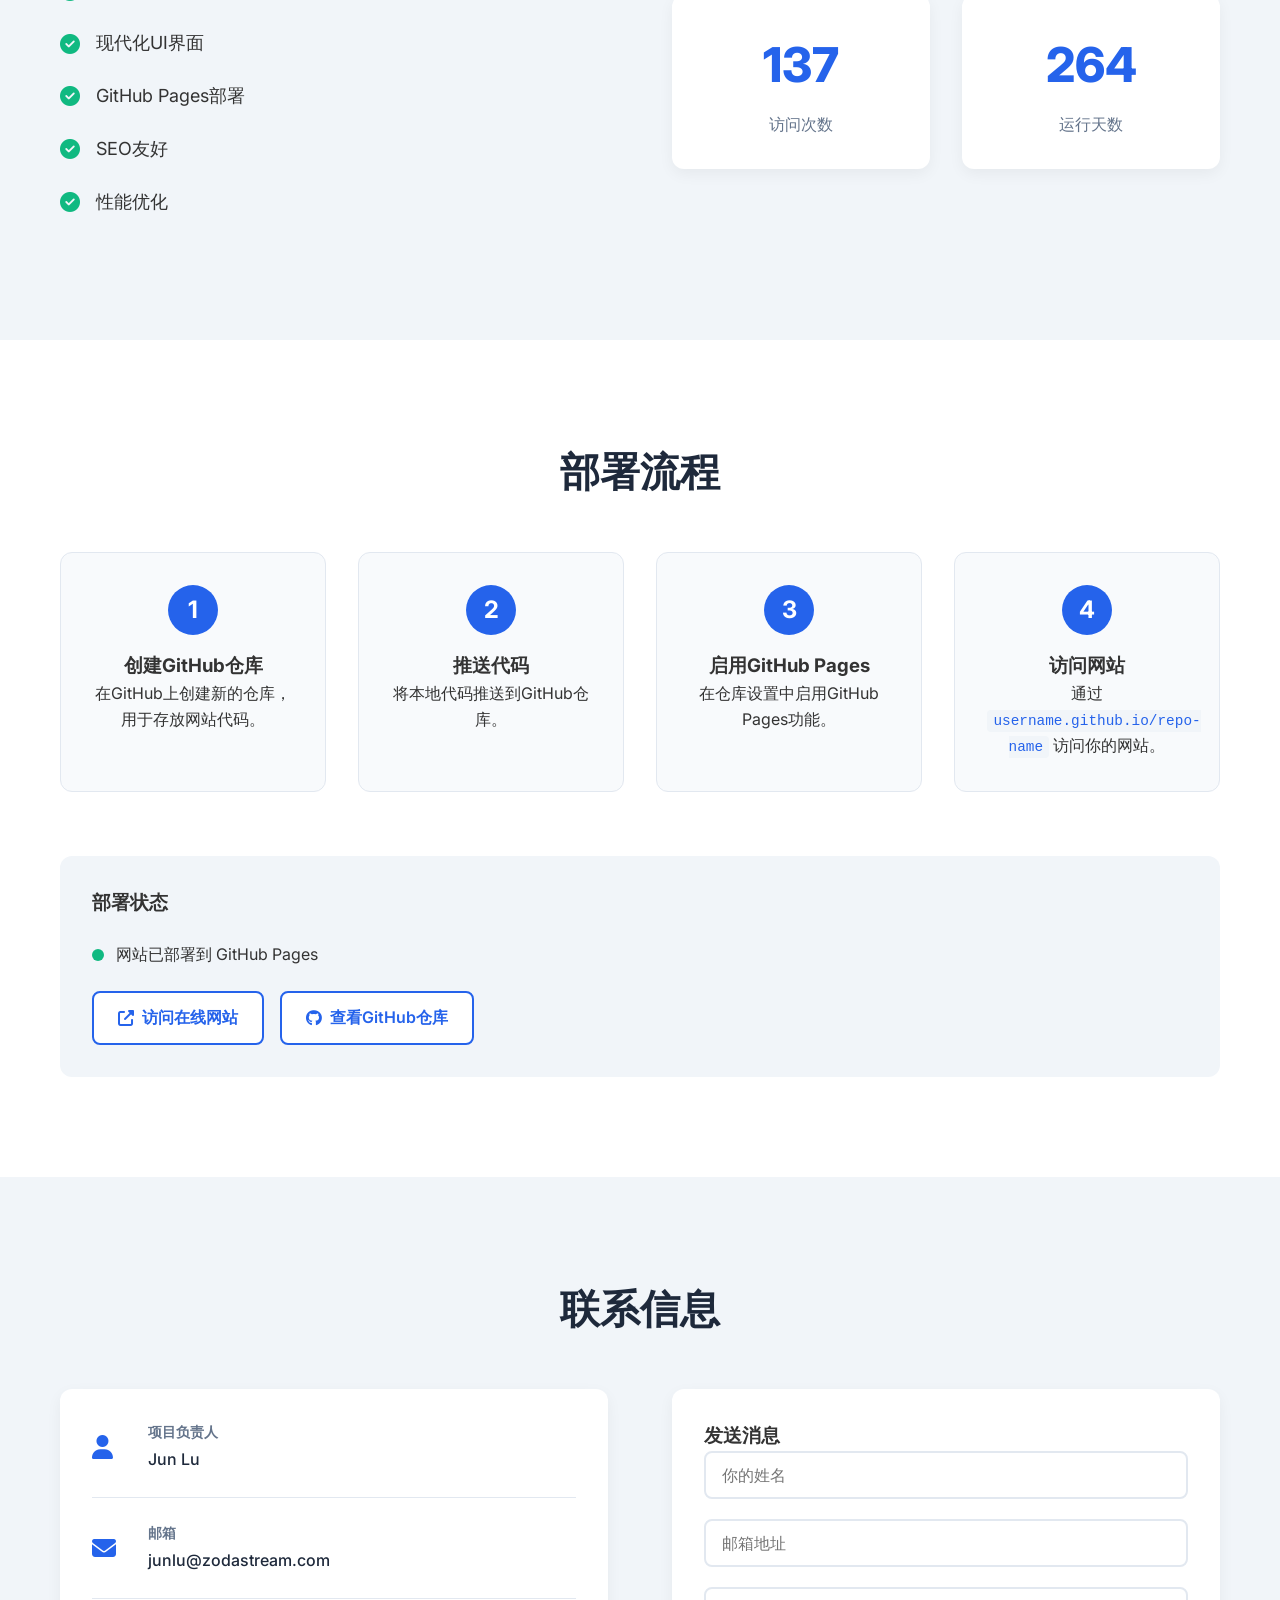
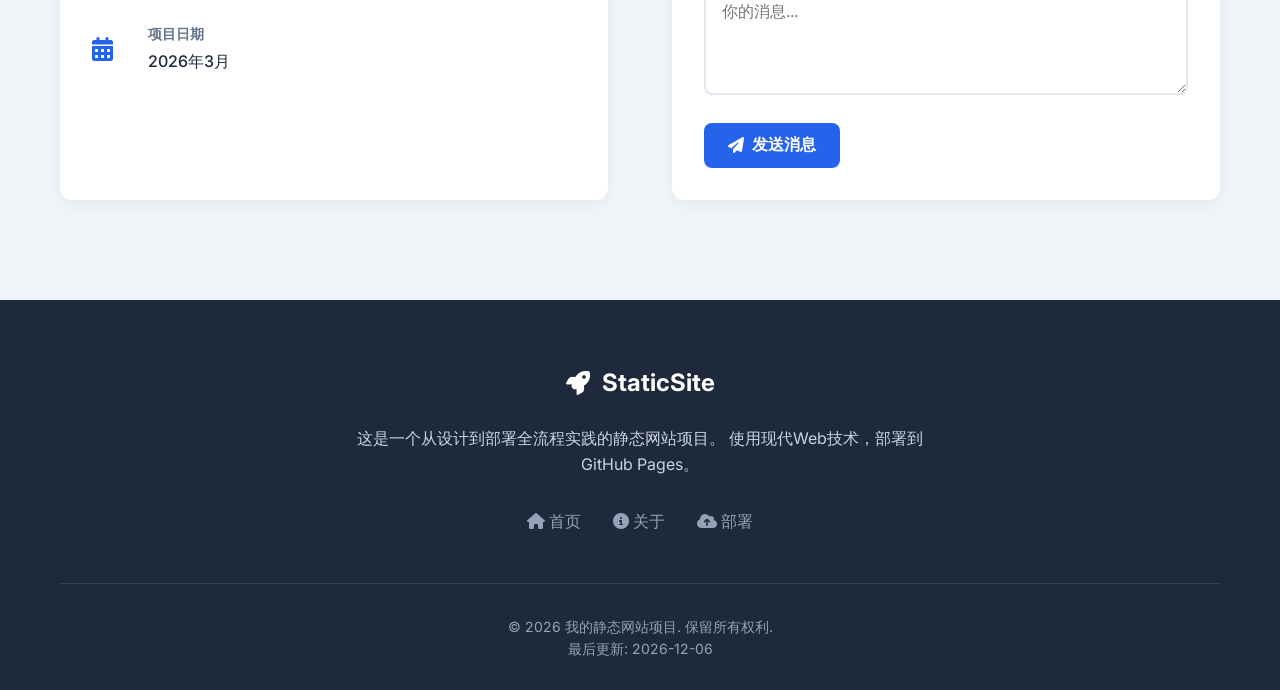
==== commit 8d742f4d: "测试修改：将'从零到一'改为白色" ====
--- a/index.html
+++ b/index.html
@@ -62,7 +62,7 @@
         <div class="container">
             <div class="hero-content">
                 <h1 class="hero-title">
-                    <span class="highlight">从零到一</span> 构建静态网站
+                    <span class="highlight" style="color: white;">从零到一</span> 构建静态网站
                 </h1>
                 <p class="hero-subtitle">
                     这是一个完整的实践项目，包含设计、开发、部署全流程。
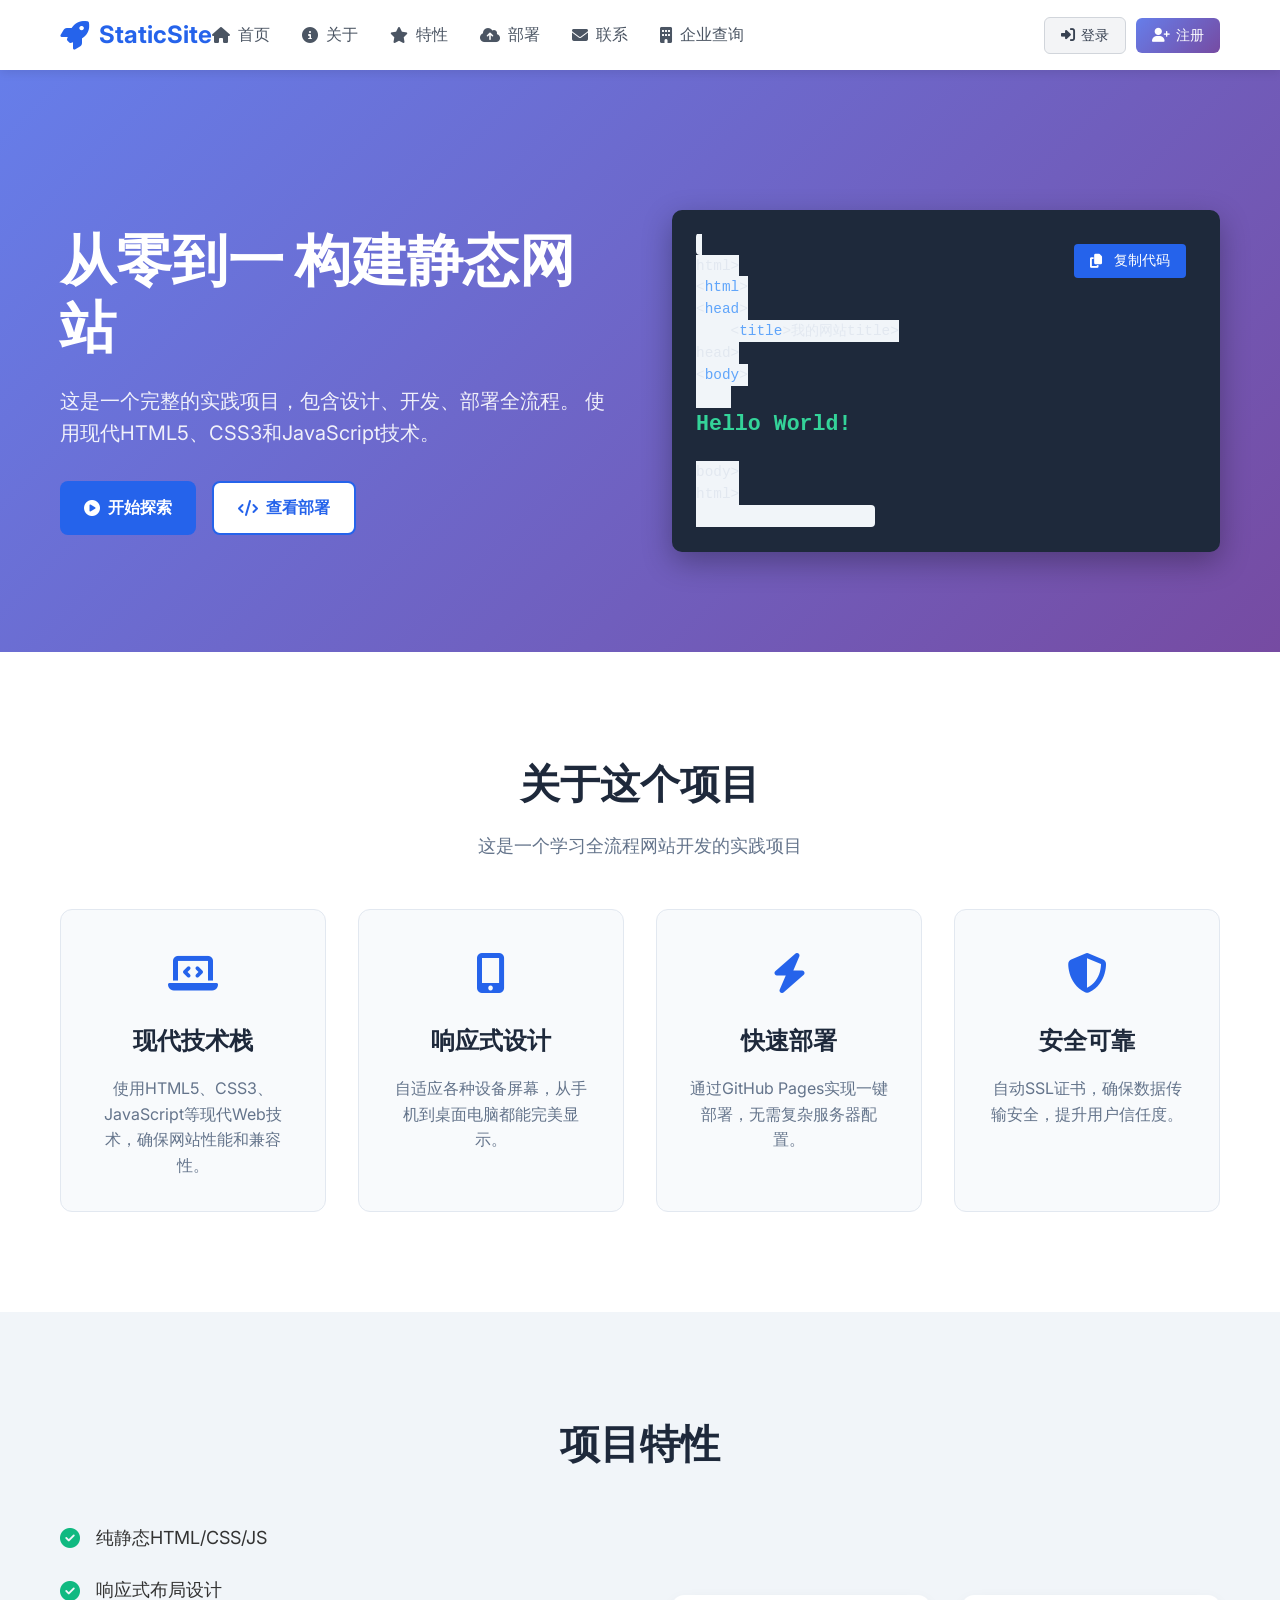
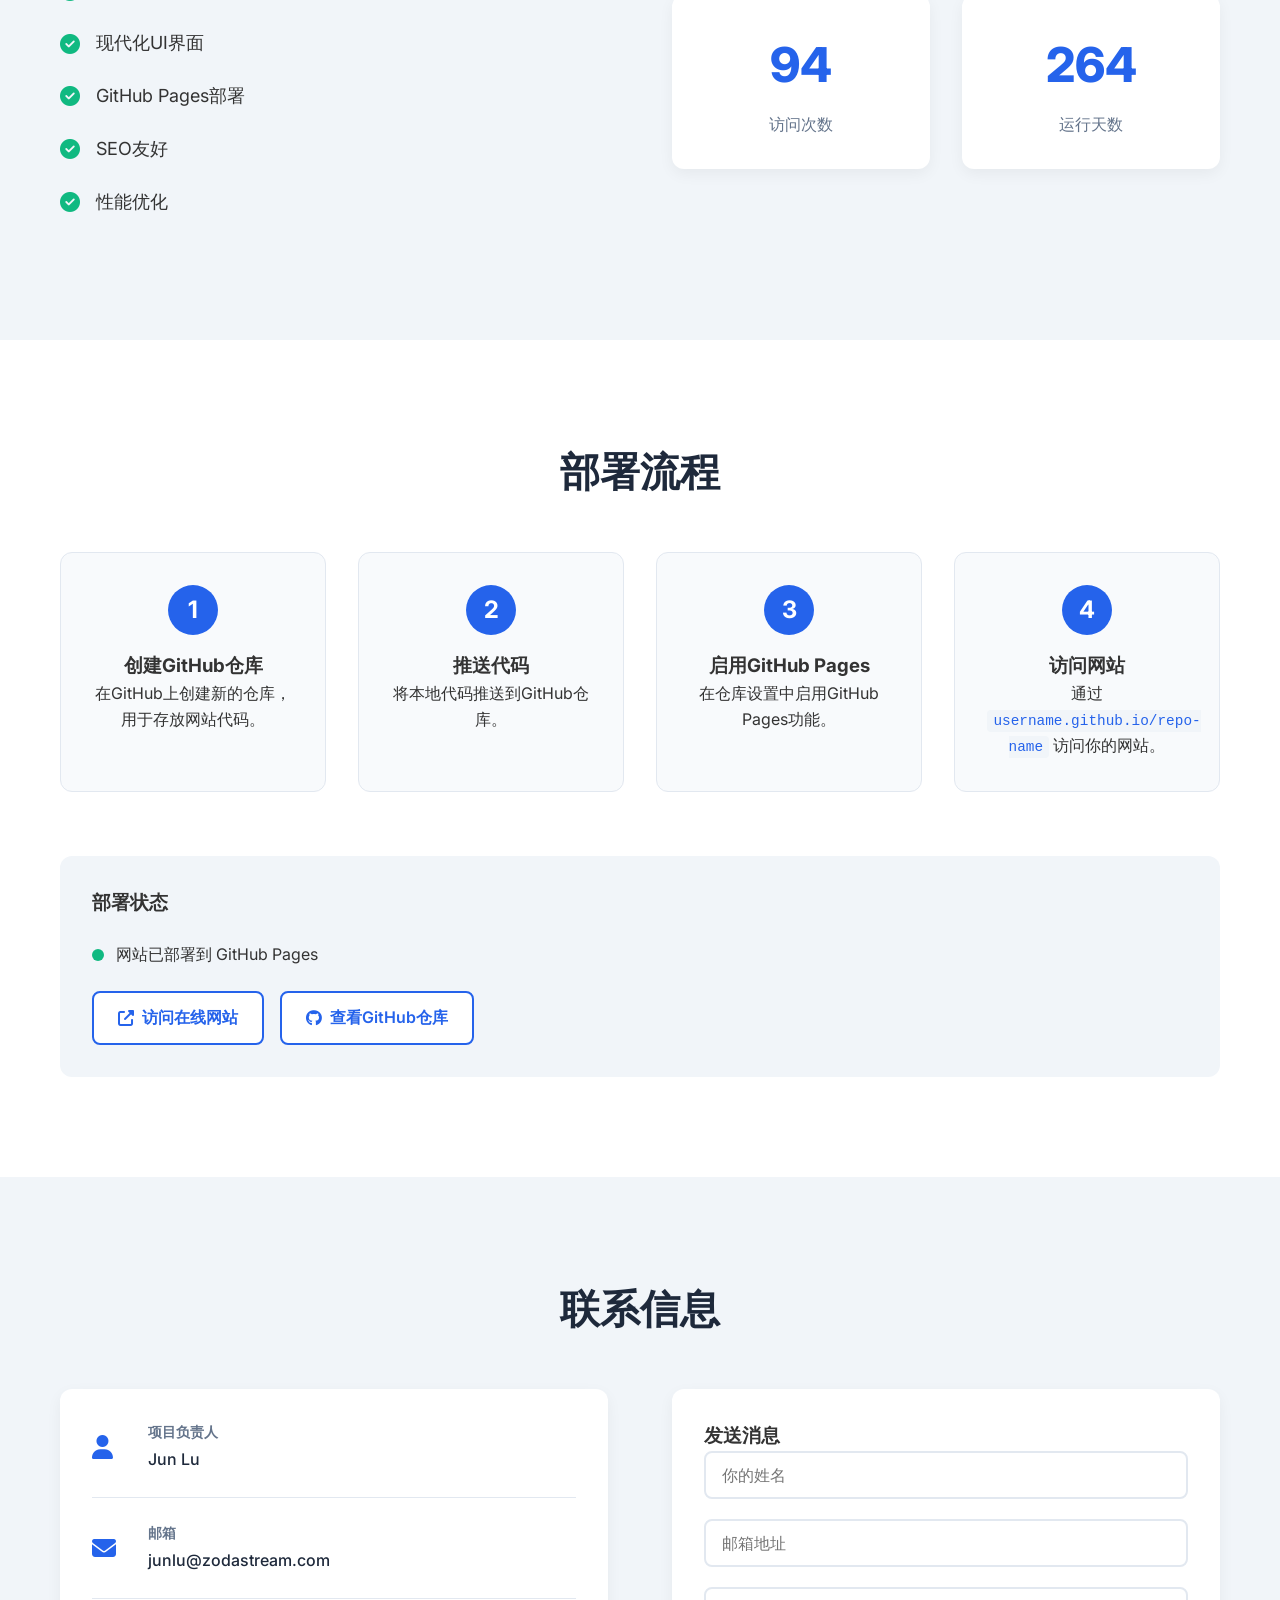
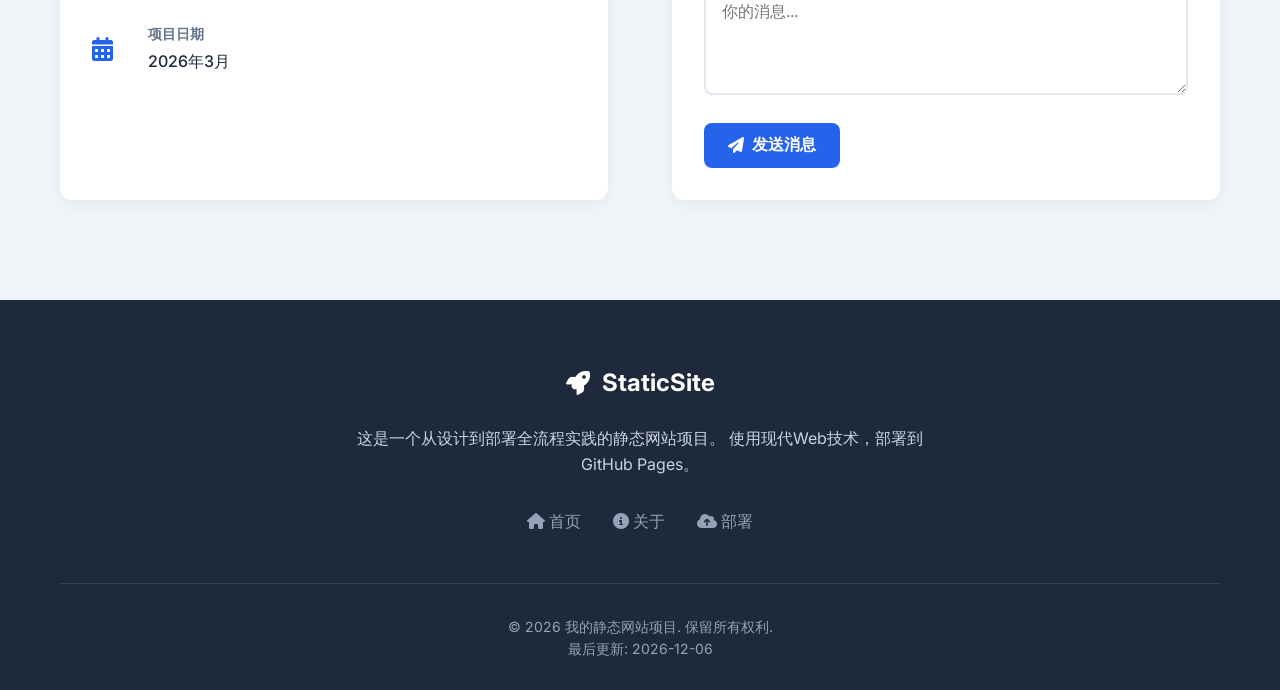
==== commit f455dc03: "修正：使用!important覆盖CSS渐变样式" ====
--- a/index.html
+++ b/index.html
@@ -62,7 +62,7 @@
         <div class="container">
             <div class="hero-content">
                 <h1 class="hero-title">
-                    <span class="highlight" style="color: white;">从零到一</span> 构建静态网站
+                    <span class="highlight" style="color: white !important; background: none !important; -webkit-text-fill-color: white !important;">从零到一</span> 构建静态网站
                 </h1>
                 <p class="hero-subtitle">
                     这是一个完整的实践项目，包含设计、开发、部署全流程。
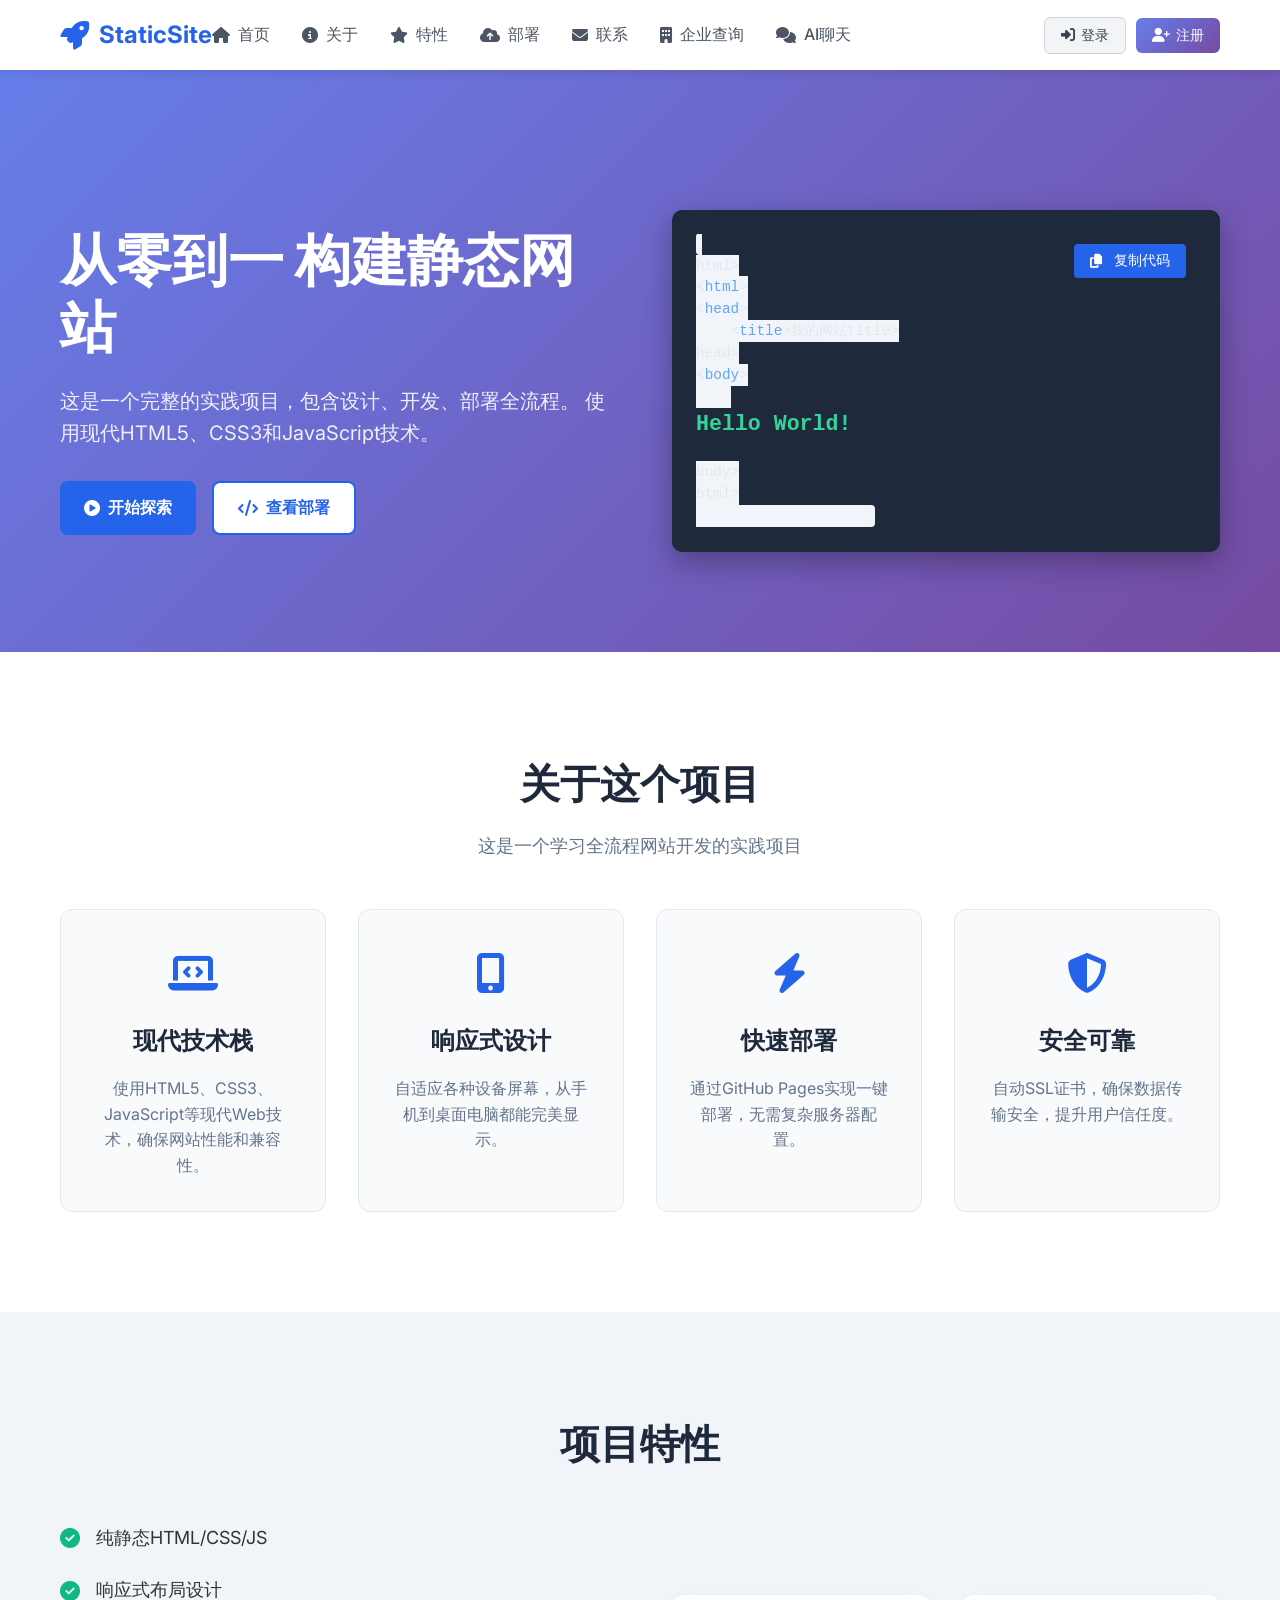
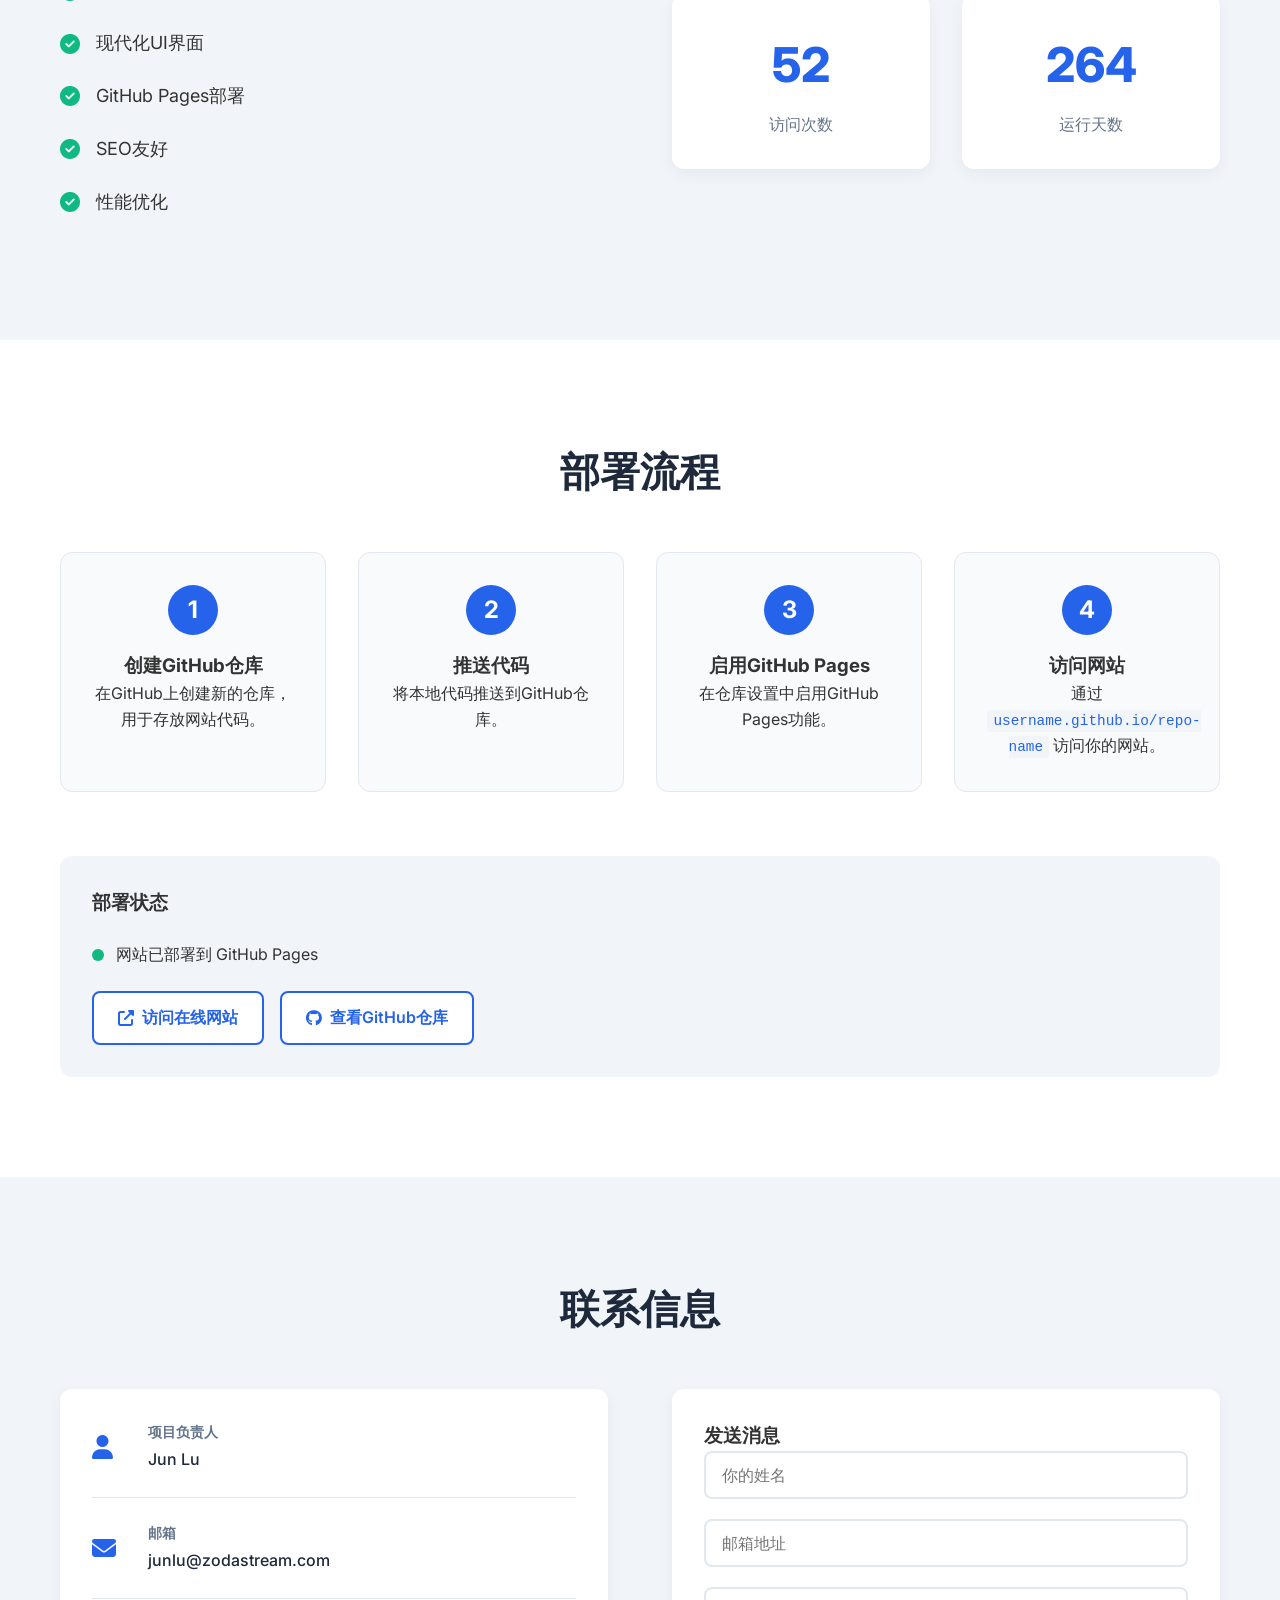
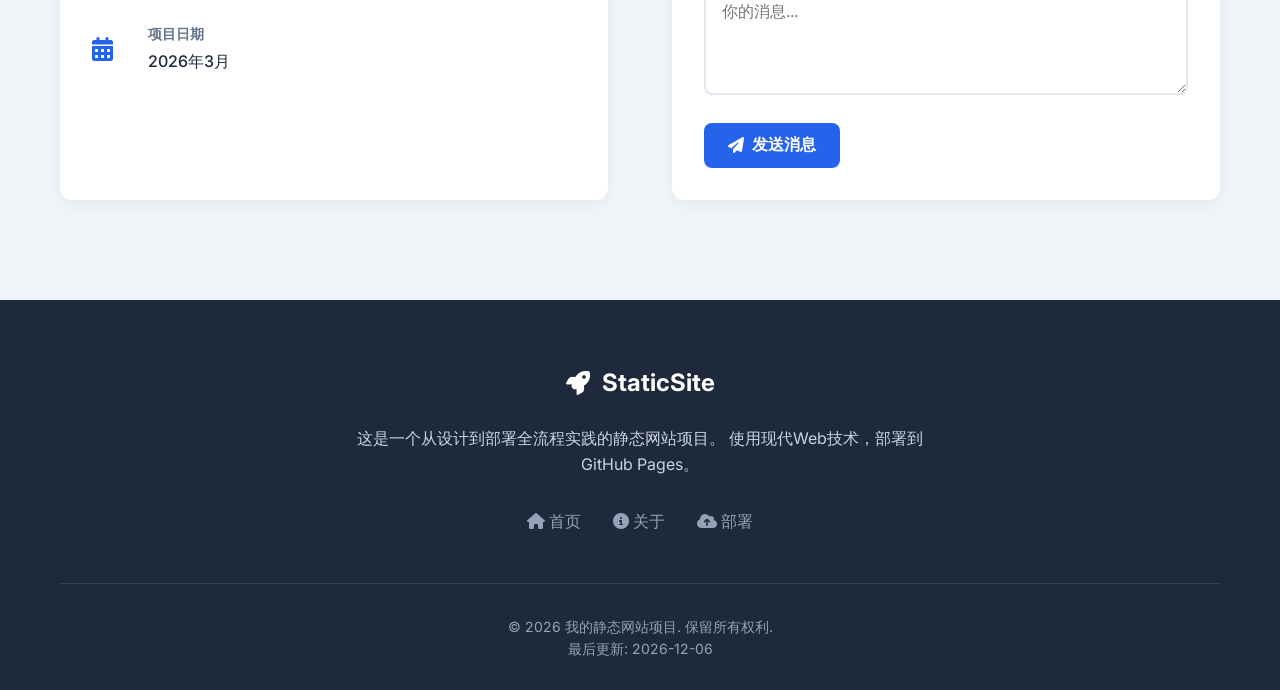
==== commit 92c9166a: "部署完整的OpenClaw AI聊天界面 1. 创建 convo.html - 完整的Gemini风格聊天界面 2. 更新导航栏添加AI聊天链接 3. 功能包括：    - 左侧聊天历史边栏    -" ====
--- a/index.html
+++ b/index.html
@@ -27,6 +27,7 @@
                 <li><a href="#deploy"><i class="fas fa-cloud-upload-alt"></i> 部署</a></li>
                 <li><a href="#contact"><i class="fas fa-envelope"></i> 联系</a></li>
                 <li><a href="company-search.html"><i class="fas fa-building"></i> 企业查询</a></li>
+                <li><a href="convo.html"><i class="fas fa-comments"></i> AI聊天</a></li>
             </ul>
             
             <!-- 认证按钮容器 -->
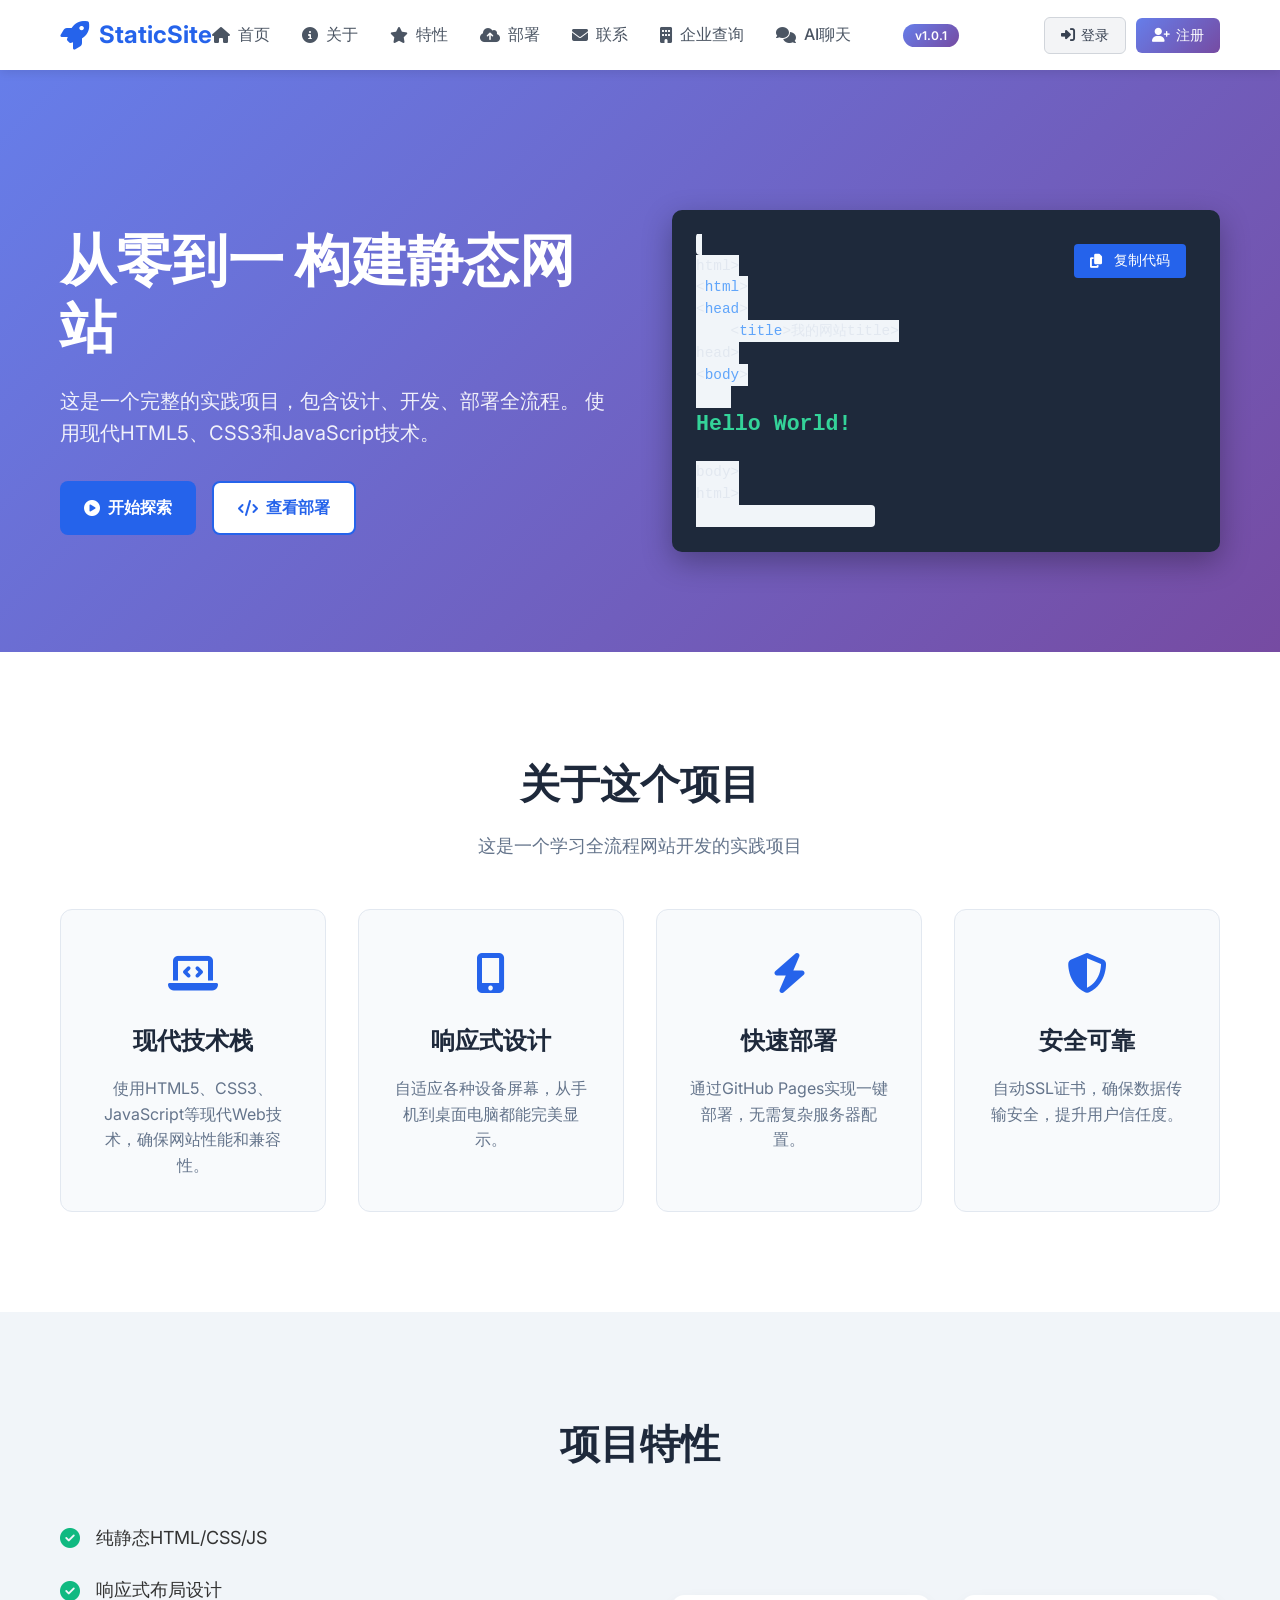
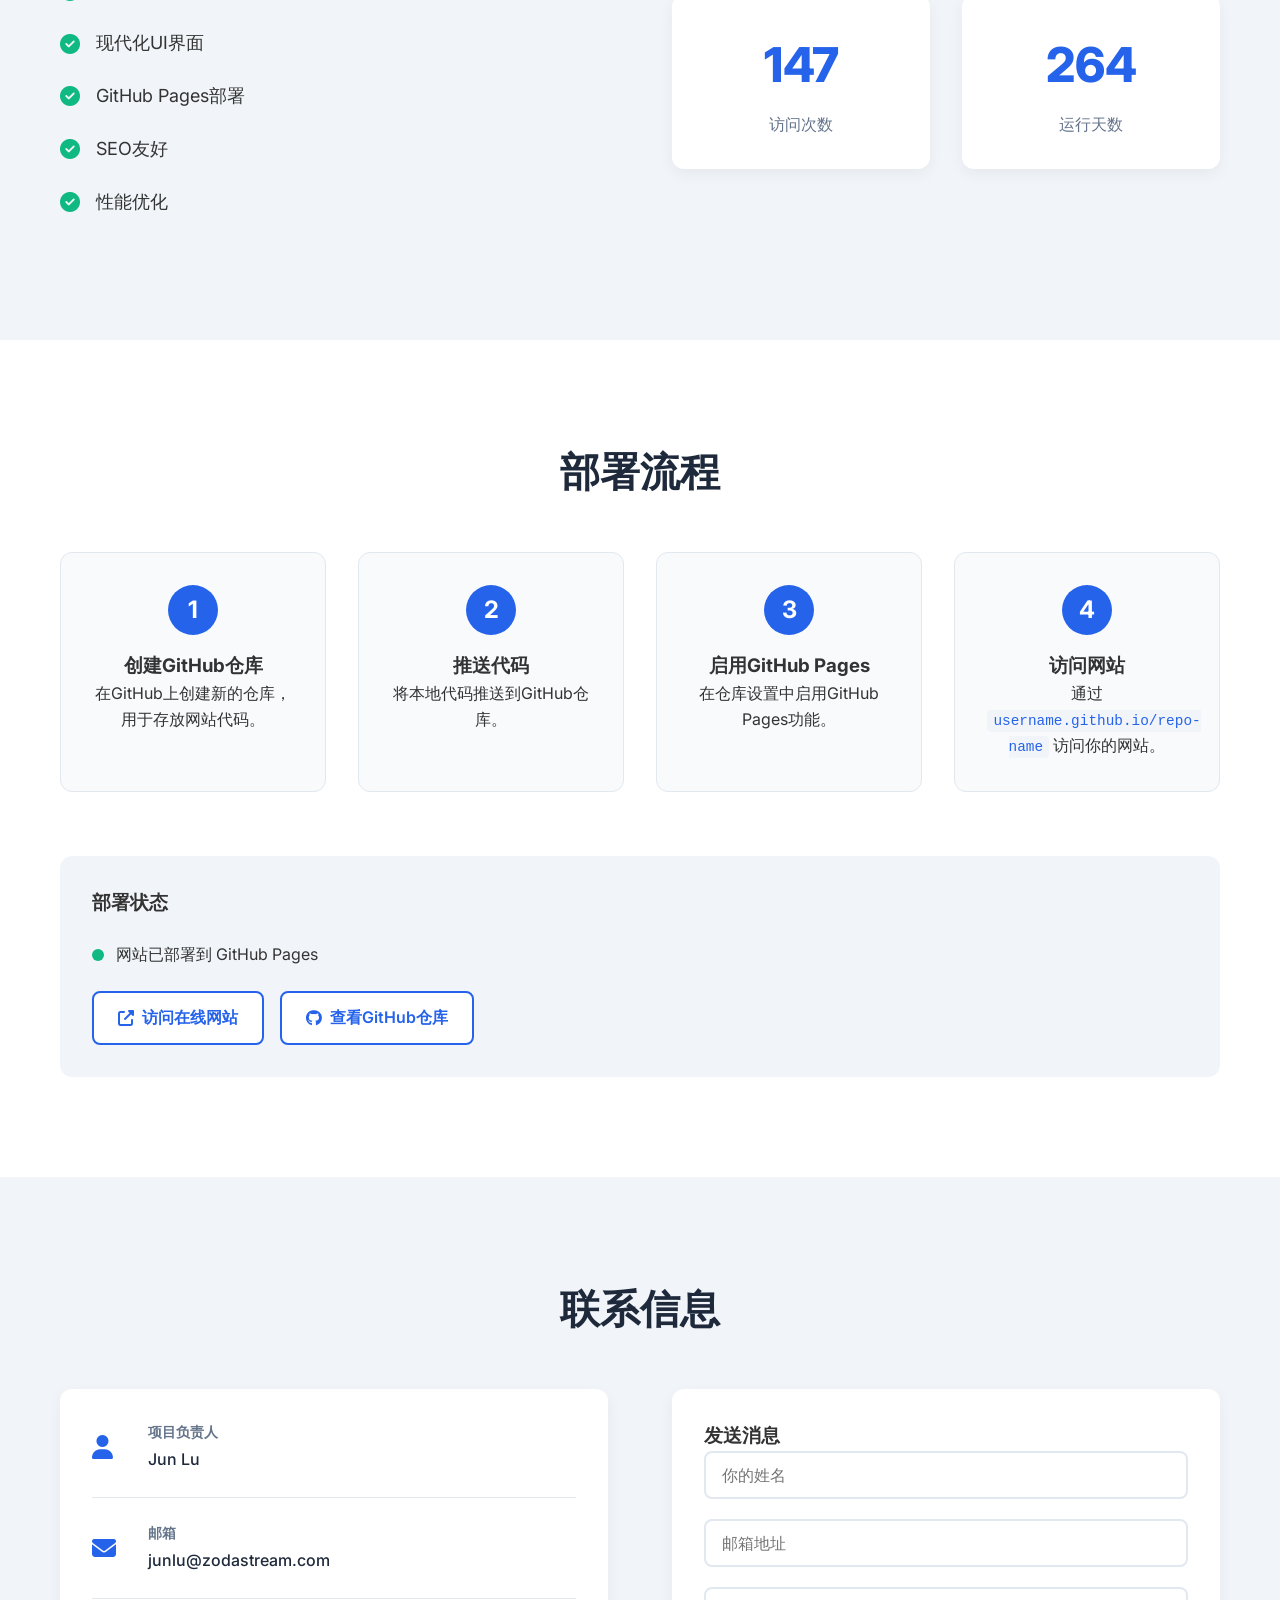
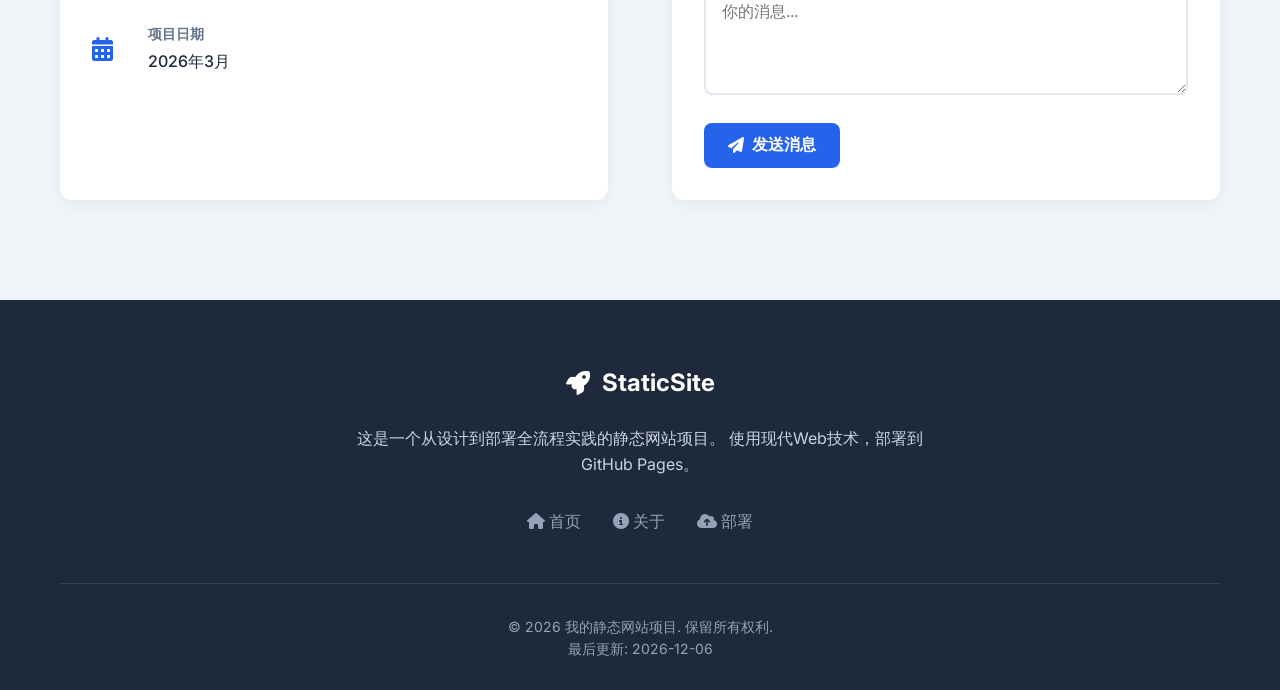
==== commit bbc997aa: "添加版本号显示功能 1. 在convo.html和index.html顶部显示版本号 2. 创建版本管理文件version.json 3. 添加自动更新版本号的脚本 4. 当前版本: v1.0.1 (" ====
--- a/index.html
+++ b/index.html
@@ -28,6 +28,11 @@
                 <li><a href="#contact"><i class="fas fa-envelope"></i> 联系</a></li>
                 <li><a href="company-search.html"><i class="fas fa-building"></i> 企业查询</a></li>
                 <li><a href="convo.html"><i class="fas fa-comments"></i> AI聊天</a></li>
+                <li class="version-item" style="margin-left: 20px;">
+                    <span class="version-badge" style="background: linear-gradient(135deg, #667eea 0%, #764ba2 100%); color: white; padding: 4px 12px; border-radius: 20px; font-size: 12px; font-weight: 600;">
+                        v1.0.1
+                    </span>
+                </li>
             </ul>
             
             <!-- 认证按钮容器 -->
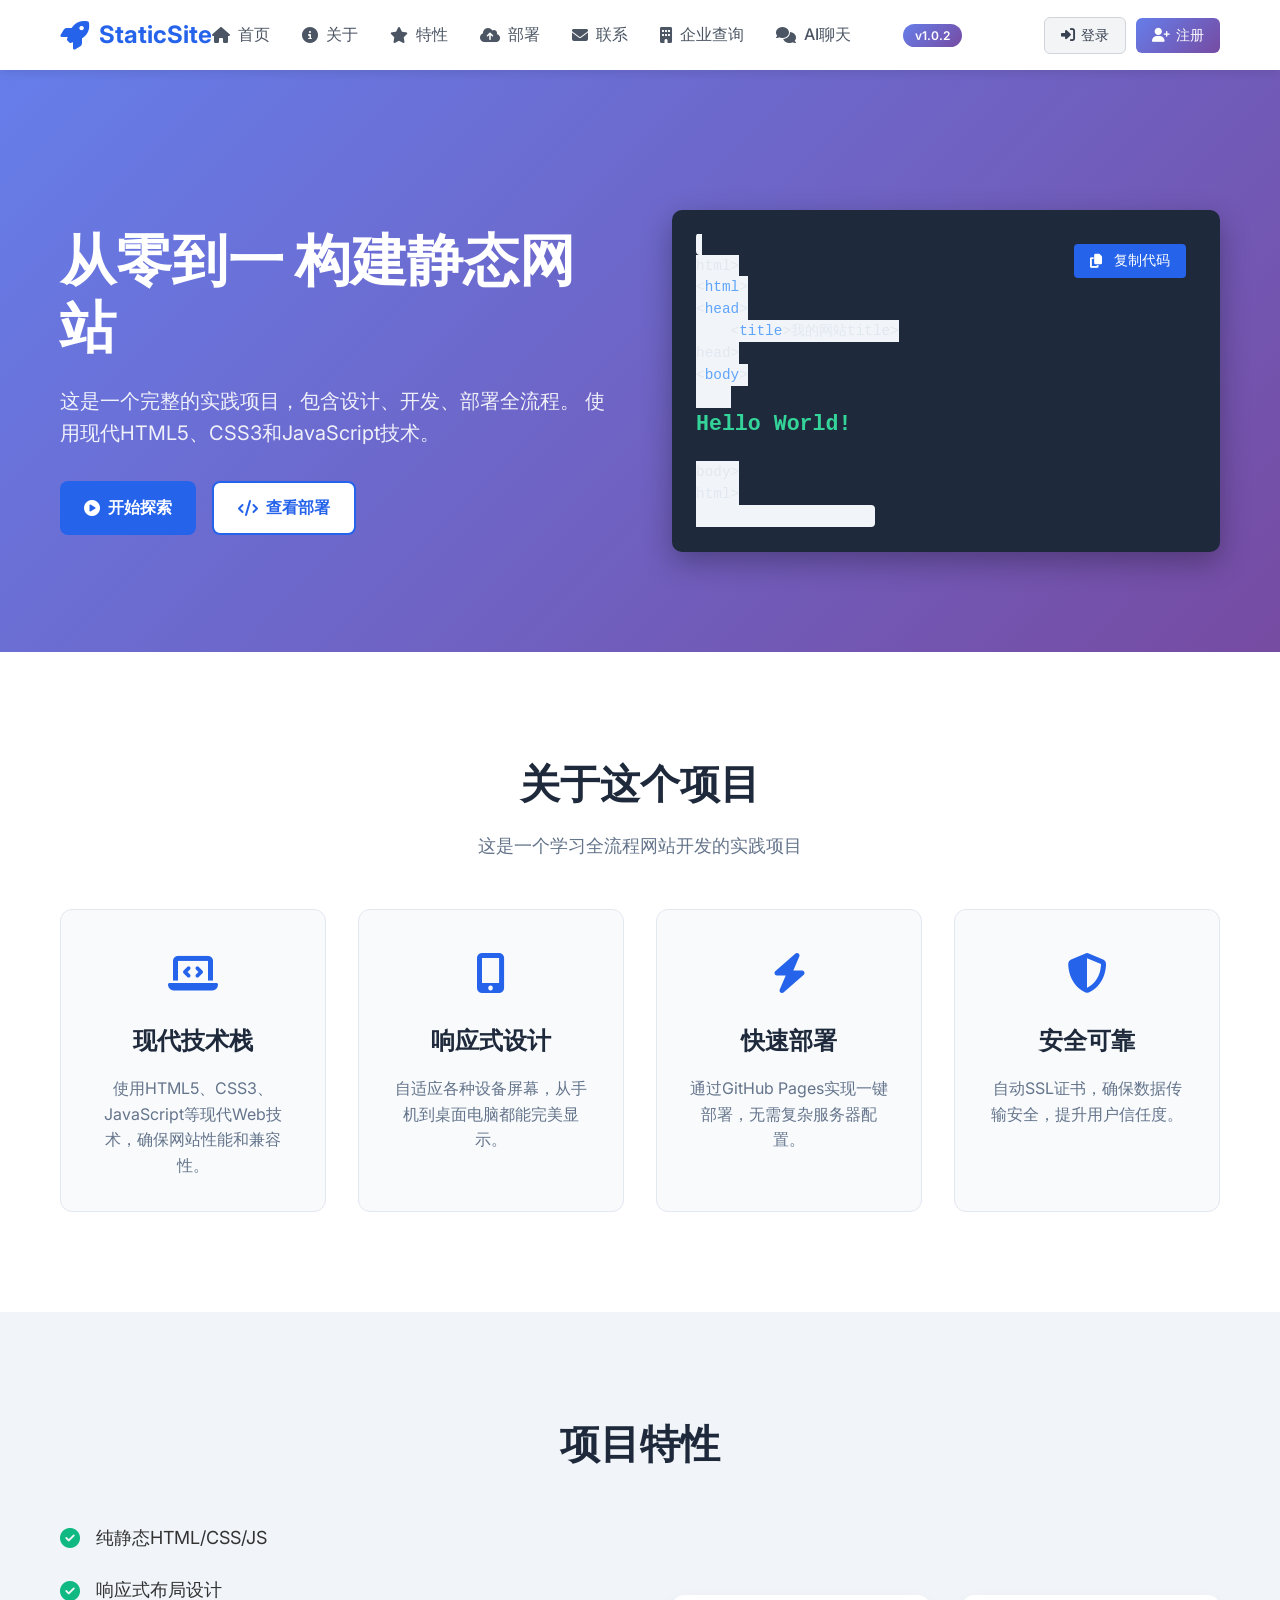
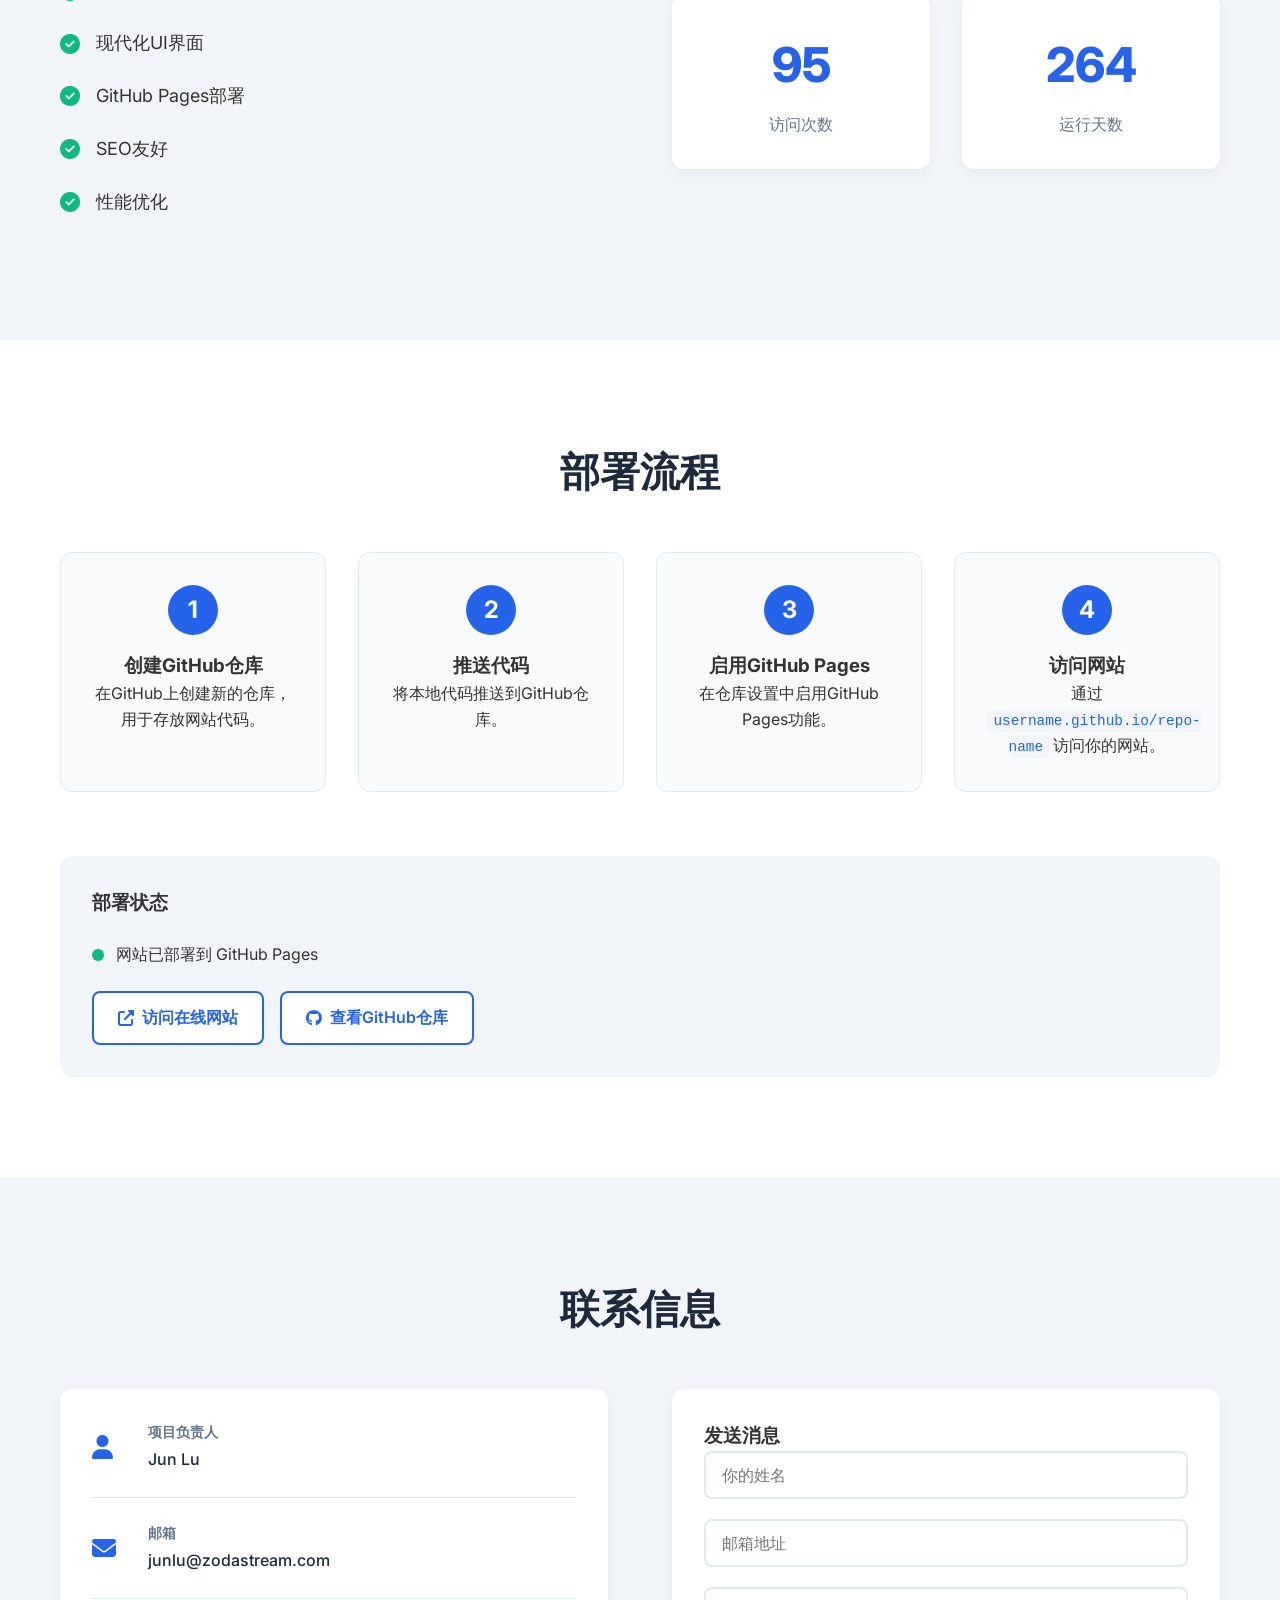
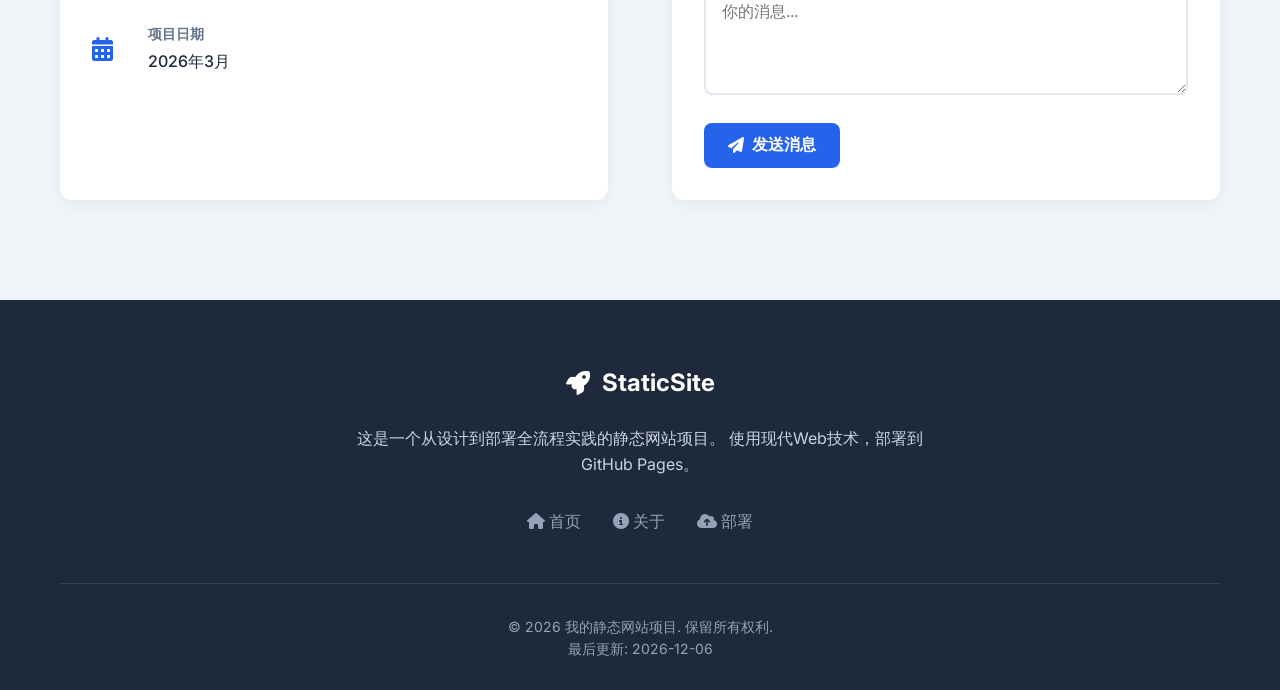
==== commit 2f7057e6: "紧急修复：聊天消息显示问题 + 版本号自动更新 1. 版本号从 v1.0.1 更新到 v1.0.2 2. 添加调试日志和console.log信息 3. 修复CSS样式，确保聊天区域有足够高度 4. " ====
--- a/index.html
+++ b/index.html
@@ -30,7 +30,7 @@
                 <li><a href="convo.html"><i class="fas fa-comments"></i> AI聊天</a></li>
                 <li class="version-item" style="margin-left: 20px;">
                     <span class="version-badge" style="background: linear-gradient(135deg, #667eea 0%, #764ba2 100%); color: white; padding: 4px 12px; border-radius: 20px; font-size: 12px; font-weight: 600;">
-                        v1.0.1
+                        v1.0.2
                     </span>
                 </li>
             </ul>
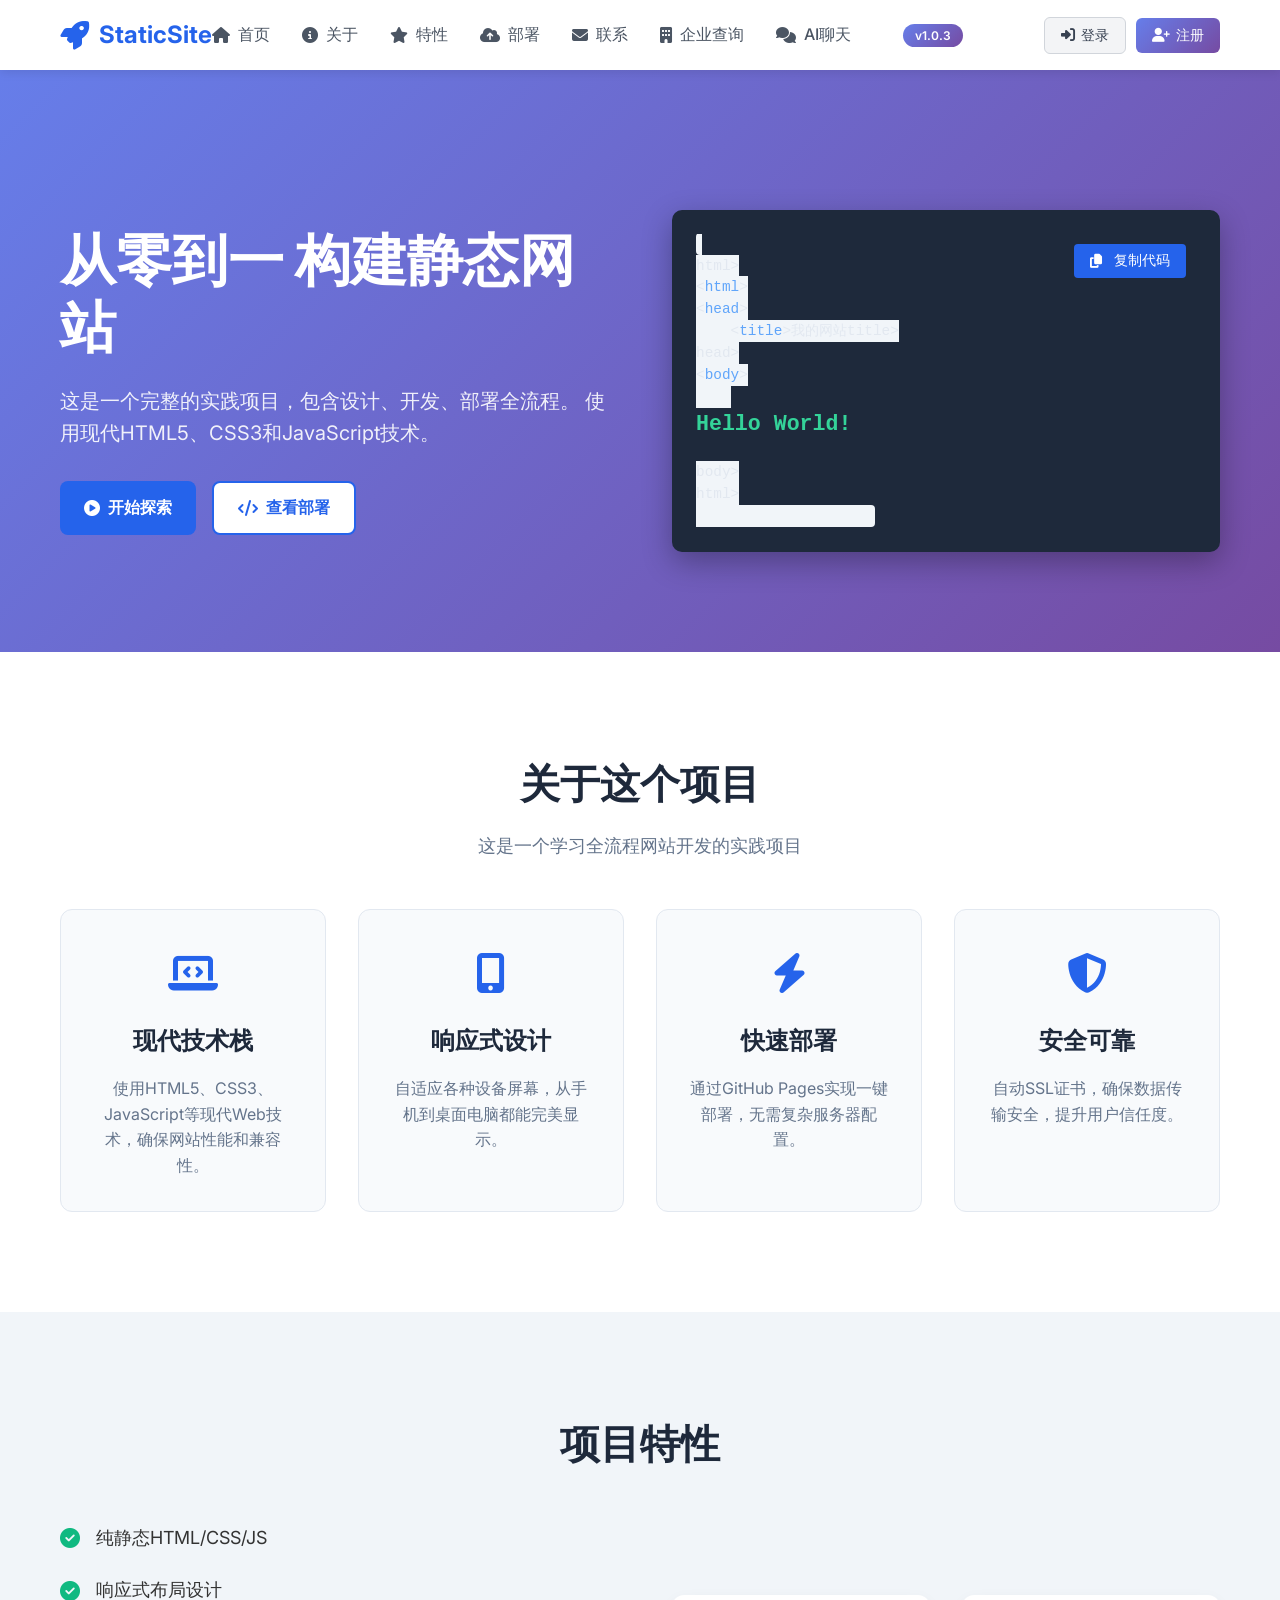
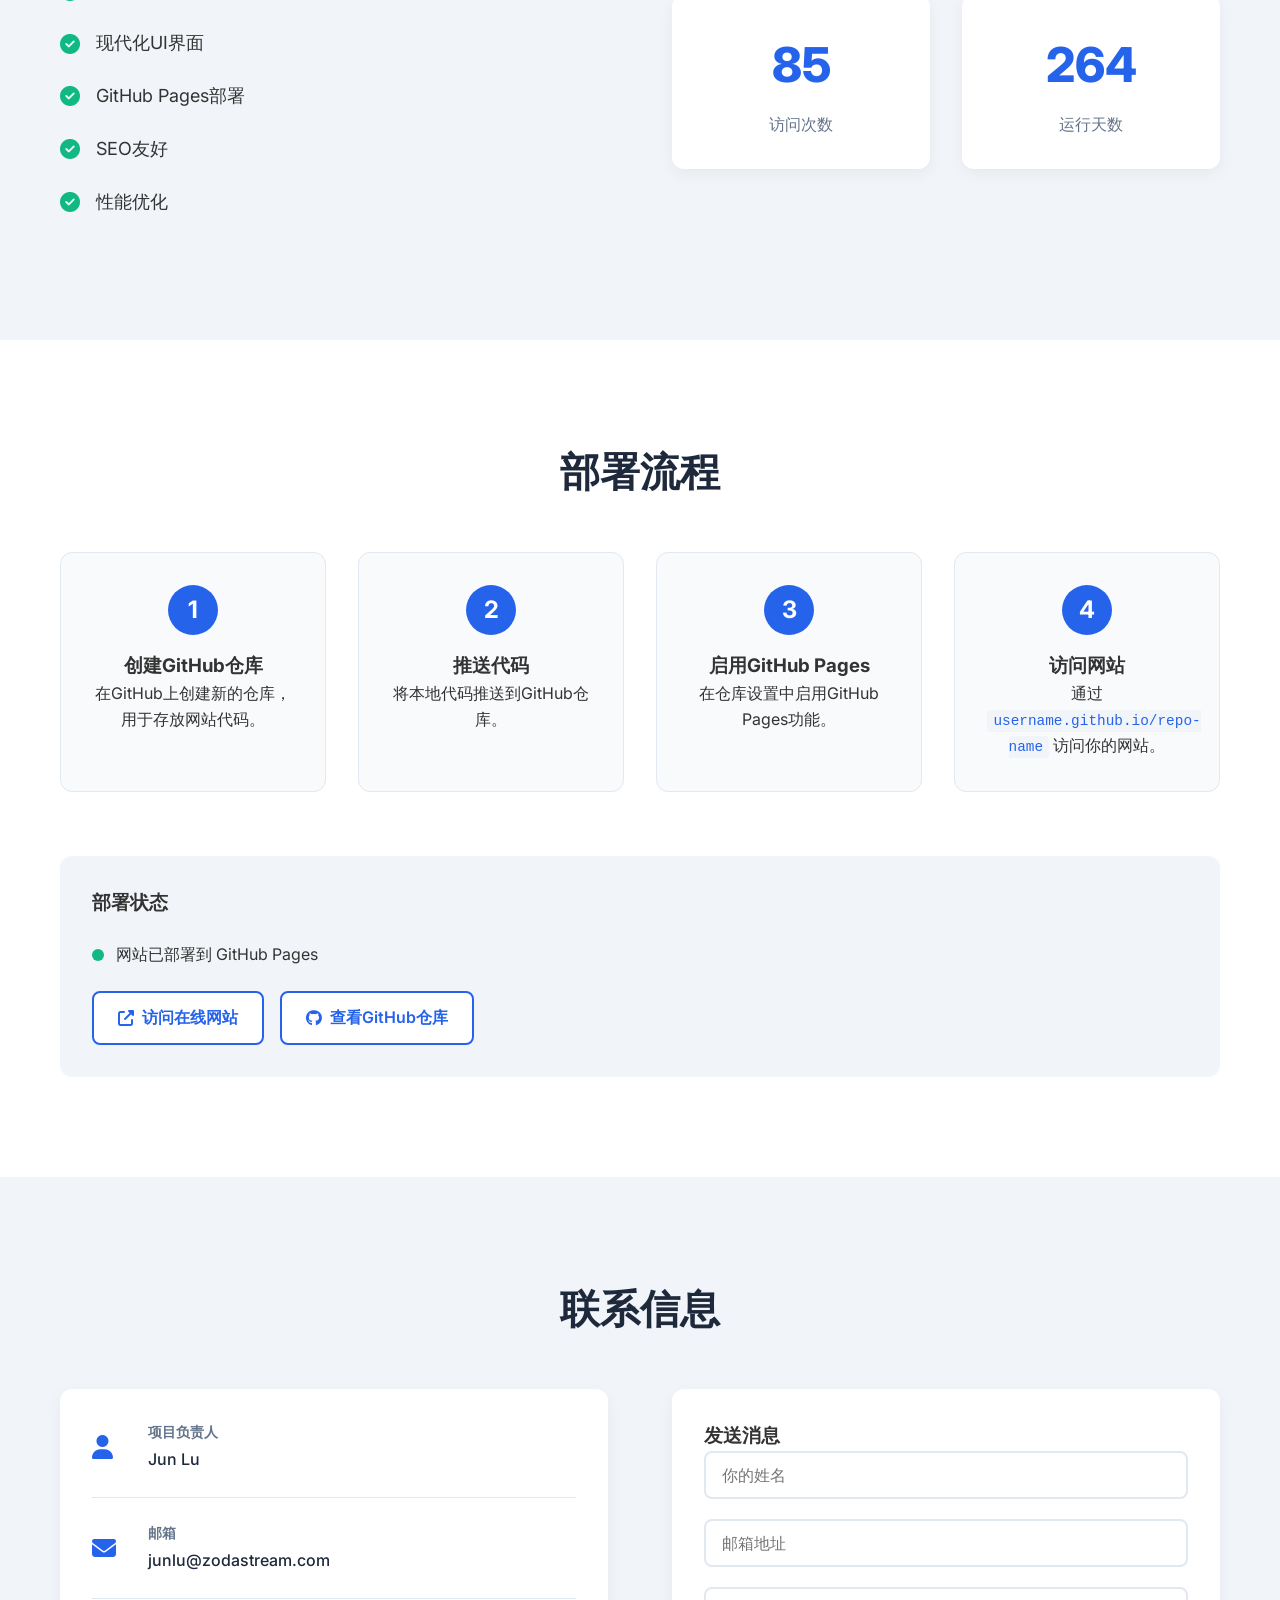
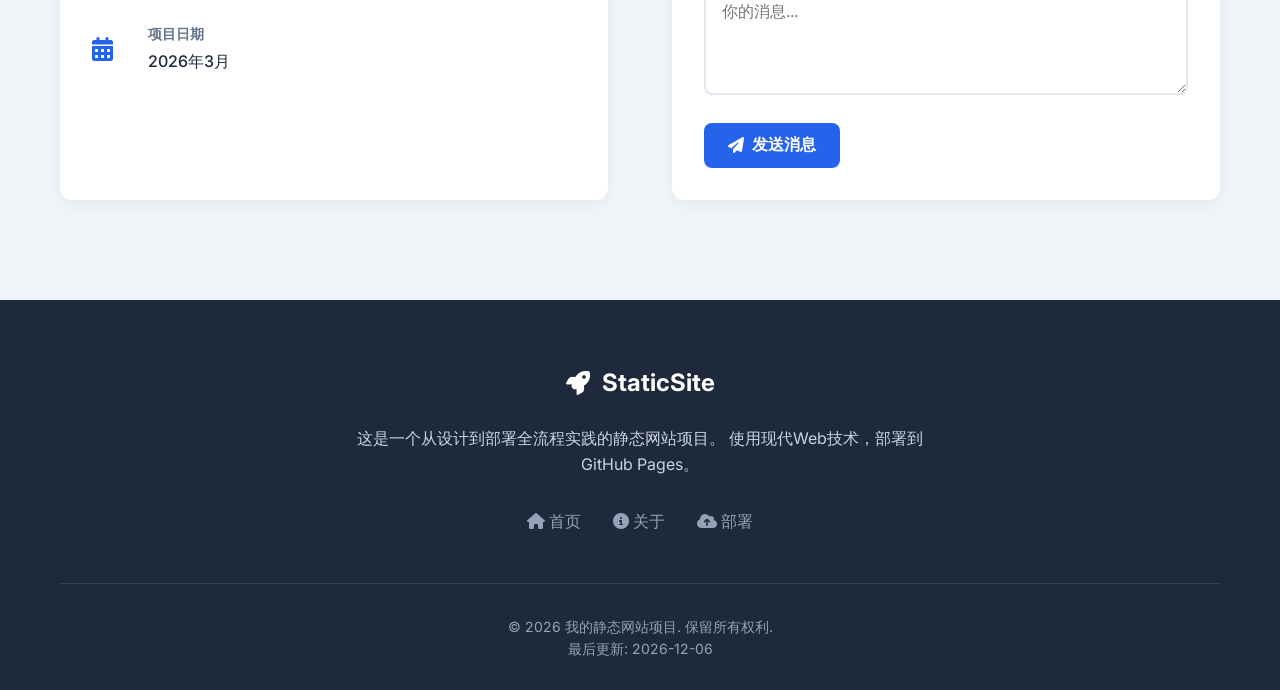
==== commit e0ba1423: "修复：解决Git冲突 + 更新版本号到1.0.3 + 修复页面布局 修复：解决Git冲突 + 更新版本号到1.0.3 + 修复页面布局" ====
--- a/index.html
+++ b/index.html
@@ -30,7 +30,7 @@
                 <li><a href="convo.html"><i class="fas fa-comments"></i> AI聊天</a></li>
                 <li class="version-item" style="margin-left: 20px;">
                     <span class="version-badge" style="background: linear-gradient(135deg, #667eea 0%, #764ba2 100%); color: white; padding: 4px 12px; border-radius: 20px; font-size: 12px; font-weight: 600;">
-                        v1.0.2
+                        v1.0.3
                     </span>
                 </li>
             </ul>
